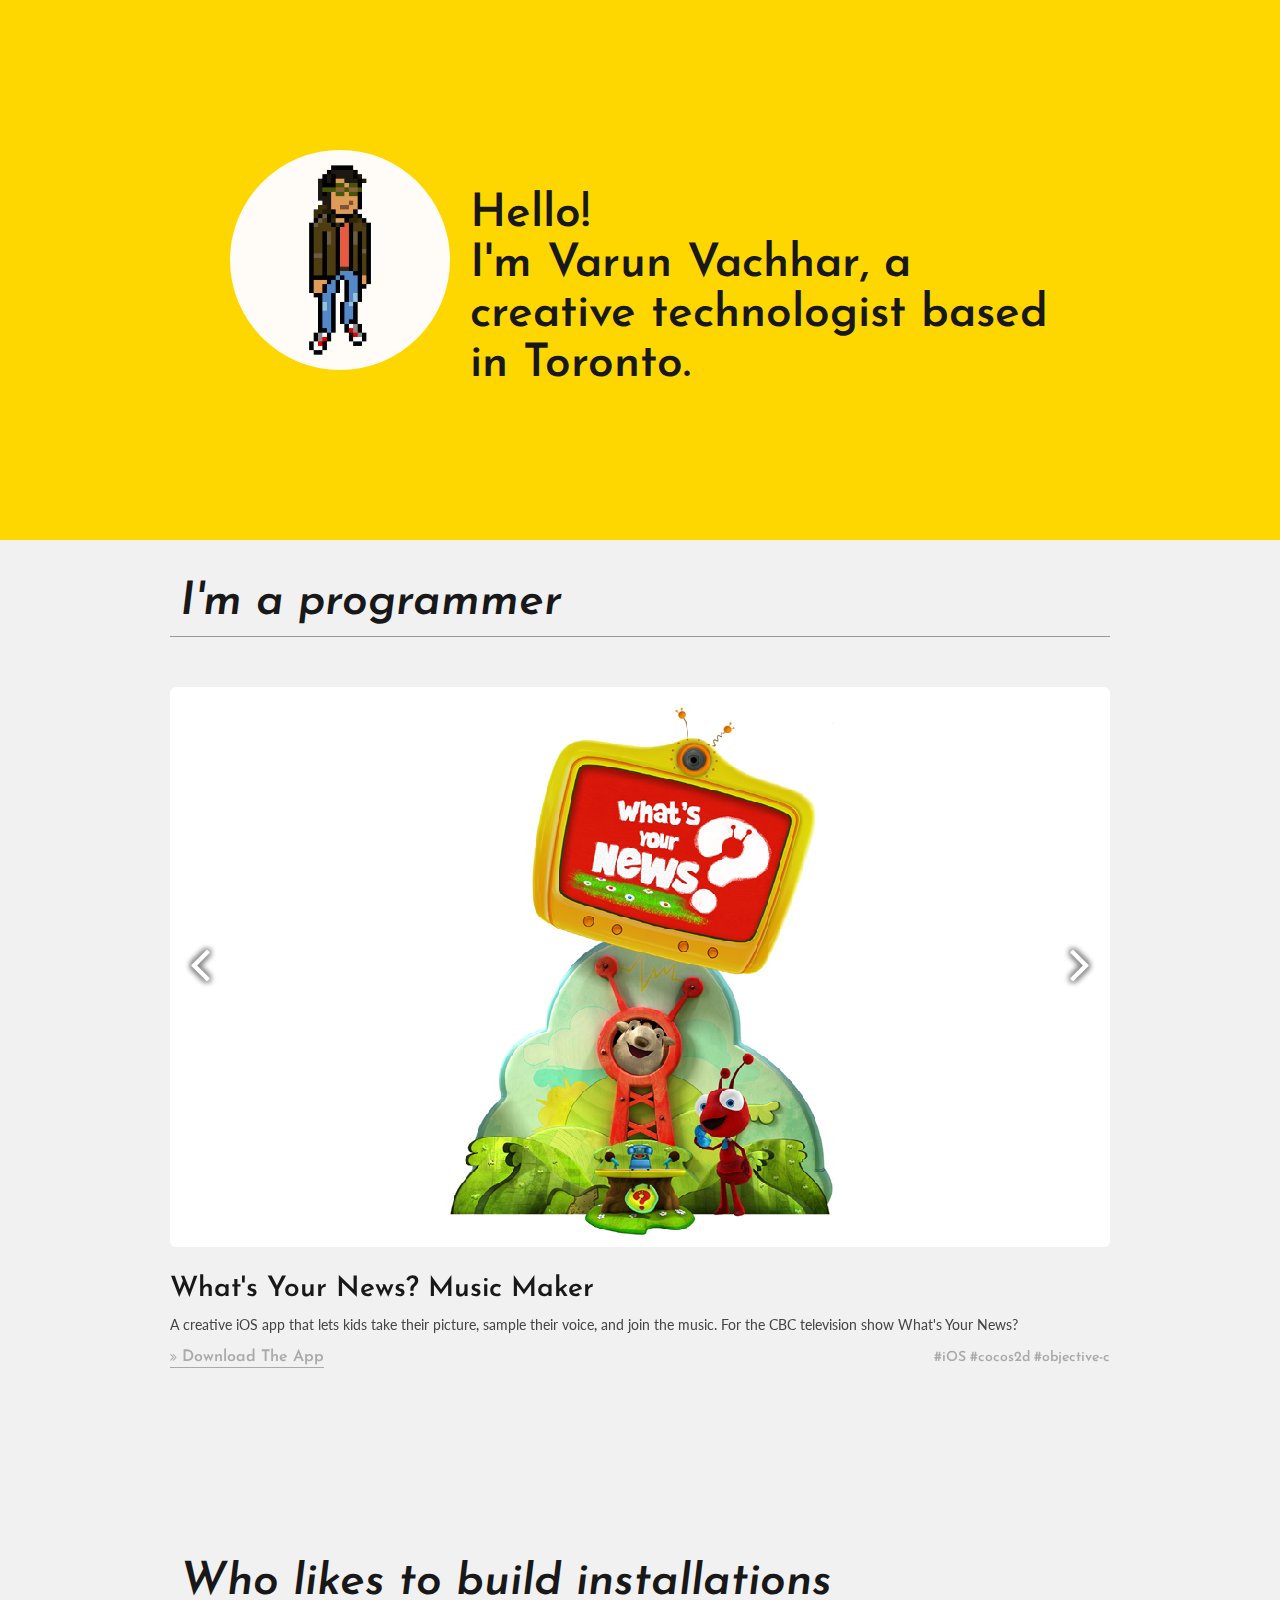
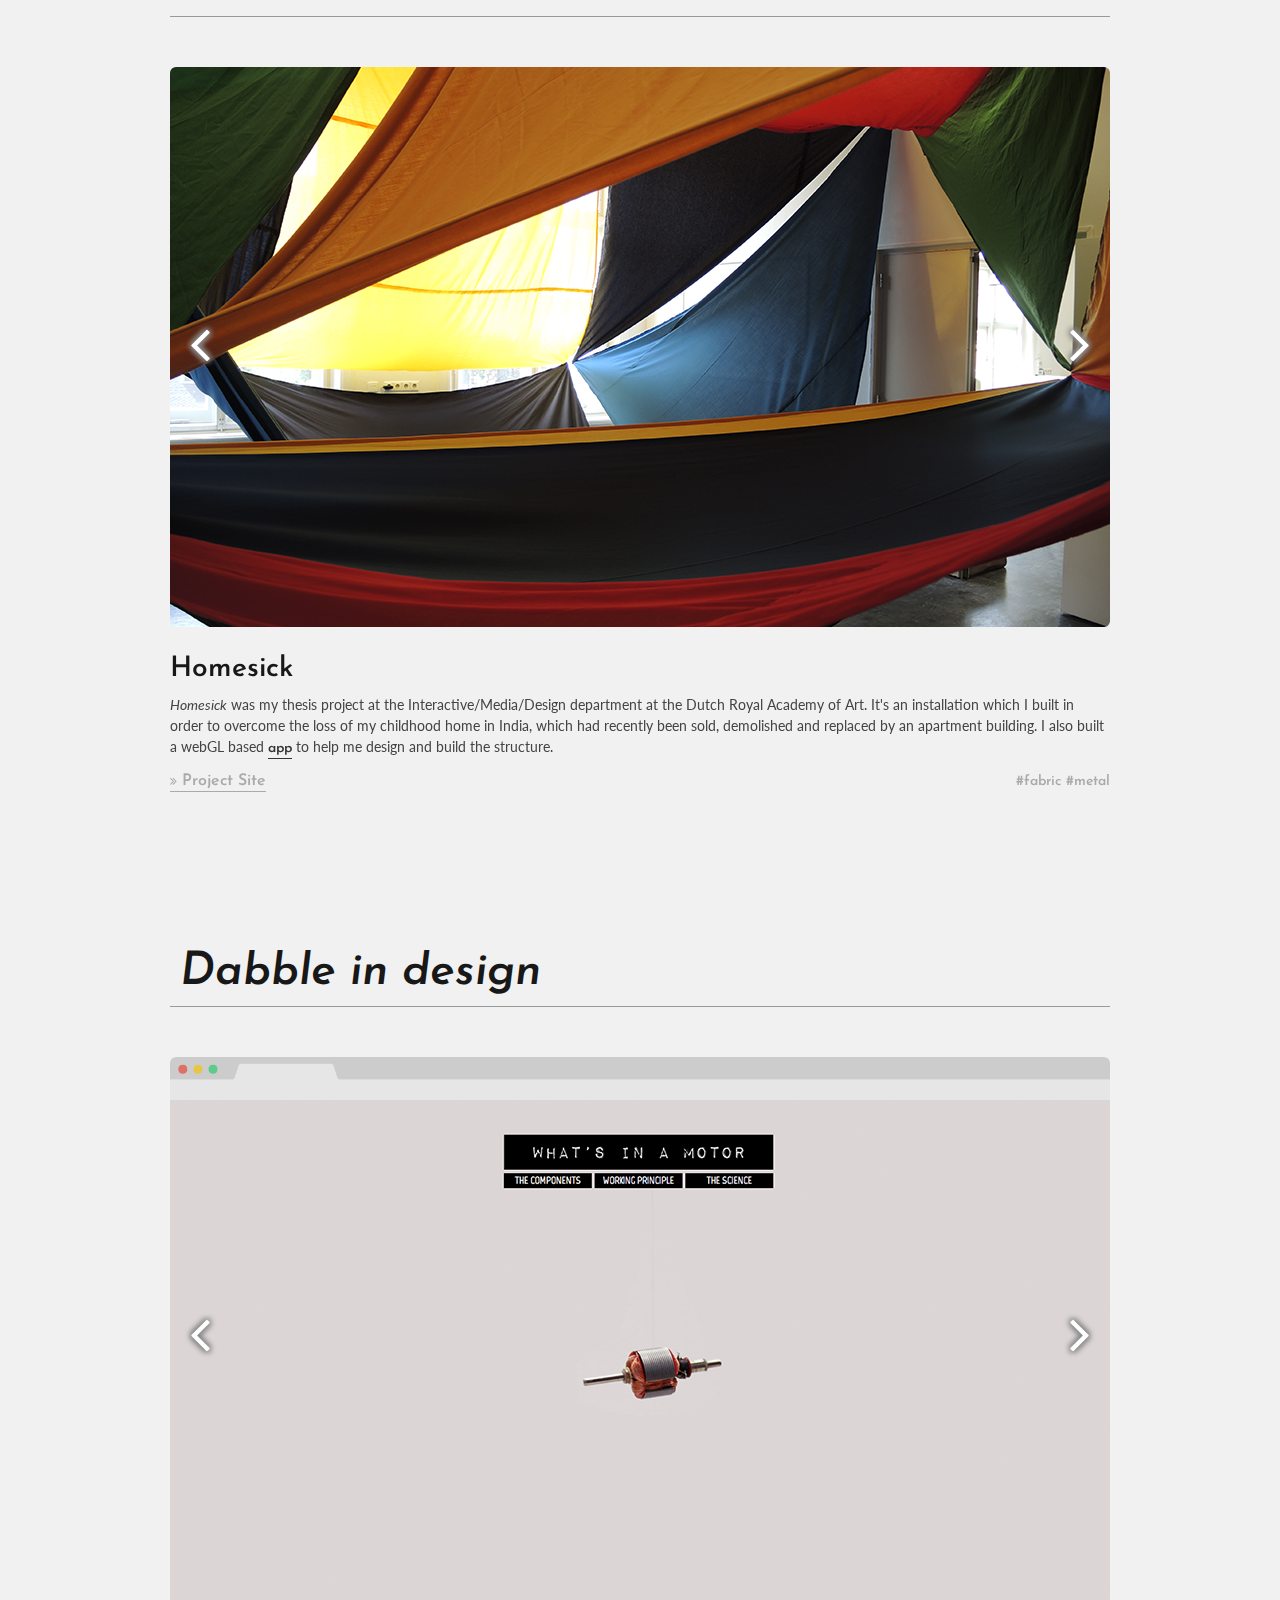
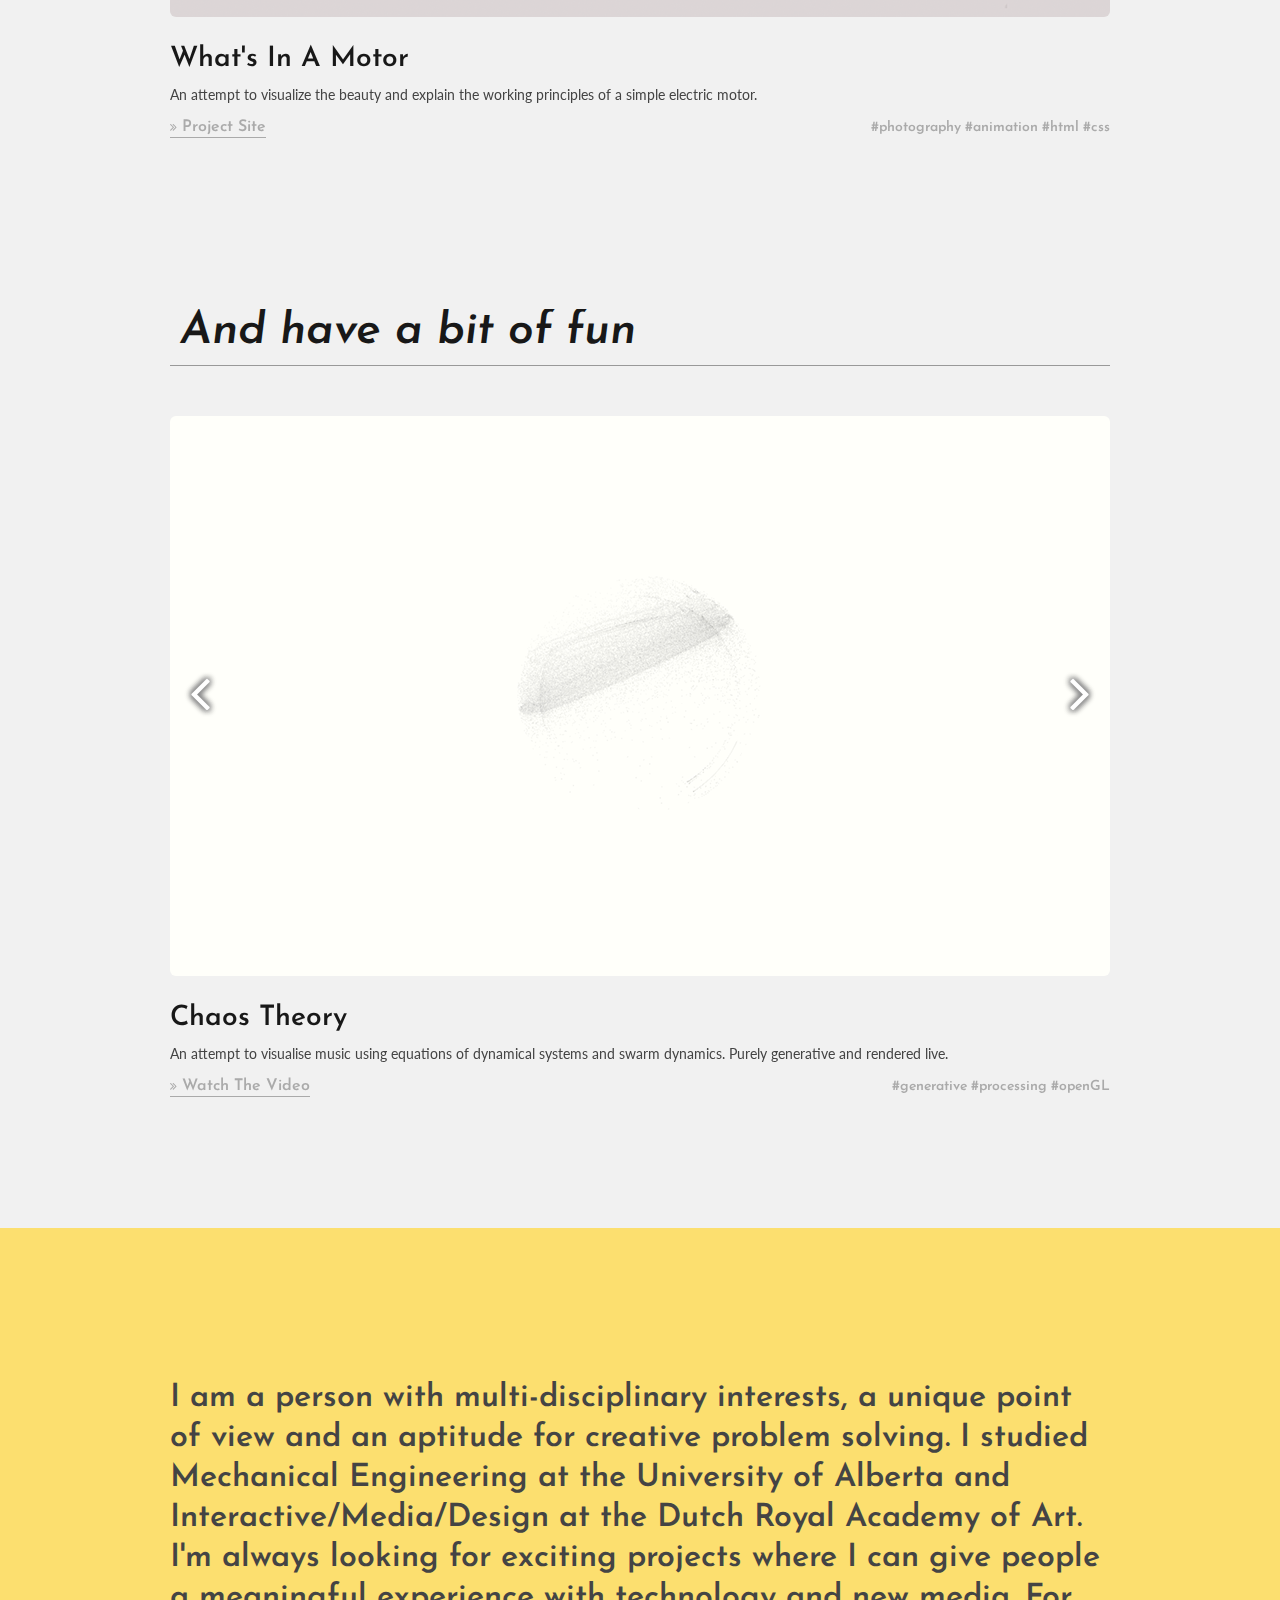
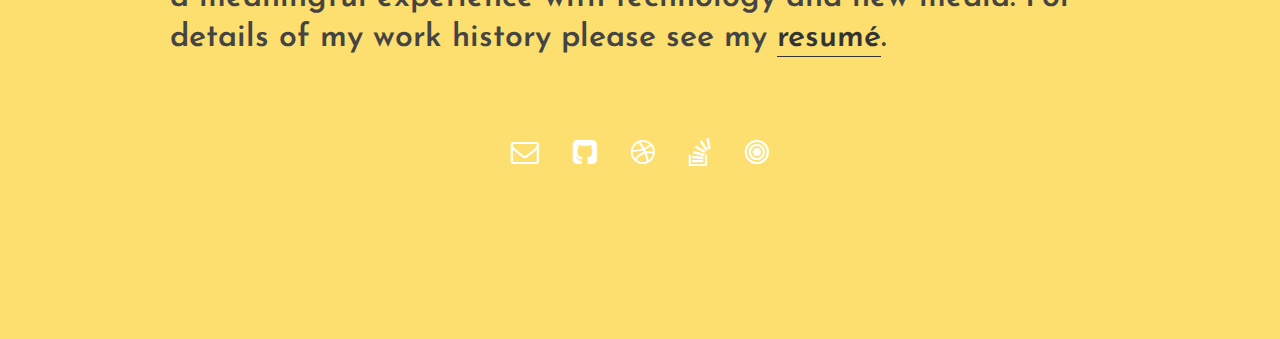
==== index.html @ 724060d2 "added some rich snippets and other fixes to make google happier" ====
<!doctype html>
<html lang="en">
<head>
	<!-- Basic Page Needs
  ================================================== -->
	<meta charset="utf-8">
	<title>Varun Vachhar</title>
	<meta name="description" content="Hello! I'm Varun Vachhar, a creative technologist.">
	<meta name="author" content="Varun Vachhar">
	<meta name="keywords" content="varun, Varun, vachhar, Vachhar, creative, technologist, javascript, frontend, front-end, processing, arduino, toronto, canada, design, developer">

	<!-- Mobile Specific Metas
  ================================================== -->
	<meta name="viewport" content="width=device-width, initial-scale=1, maximum-scale=1">

	<!-- CSS
  ================================================== -->
	<link rel="stylesheet" href="css/styles.css">

	<!--[if lt IE 9]>
		<script src="http://html5shim.googlecode.com/svn/trunk/html5.js"></script>
	<![endif]-->

	<!-- Favicons and app icons
	================================================== -->
	<link rel="shortcut icon" href="img/favicon.ico">
	<link rel="apple-touch-icon" href="img/apple-touch-icon.png">
	<link rel="apple-touch-icon" sizes="72x72" href="img/apple-touch-icon-72x72.png">
	<link rel="apple-touch-icon" sizes="114x114" href="img/apple-touch-icon-114x114.png">
</head>
<body>

	<!-- INTRO SECTION -->
	<section id="yellow">
		<div class="container remove-bottom">
			<div class="four columns offset-by-one remove-bottom">
				<div itemprop="photo" id="pixelMe"></div>
			</div>
			<div itemscope itemtype="http://data-vocabulary.org/Person" class="ten columns remove-bottom">
				<h1 id="introTitle">Hello!<br /> I'm <span itemprop="name">Varun Vachhar</span>, a <span itemprop="role">creative technologist</span> based in <span itemprop="address" itemscope
    itemtype="http://data-vocabulary.org/Address"><span itemprop="locality">Toronto</span></span>.</h1>
			</div>
		</div>
	</section>
	<!-- END INTRO SECTION -->

	<!-- PROGRAMMER -->
	<div class="container">
		<div class="sixteen columns small-bottom">
			<div class="sectionTitle">
				<h1>I'm a programmer</h1>
			</div>
			<hr />
		</div>
	</div>

	<div class="container">
		<div class="sixteen columns add-bottom hero" id="prgm"> 
			<div class="swipe-wrap small-bottom">
				<div class="slide">
					<img src="prgm/whatsYourNews.png">
					<h3>What's Your News? Music Maker</h3>
					<p>A creative iOS app that lets kids take their picture, sample their voice, and join the music. For the CBC television show What's Your News?</p>
					<p><span class="hashtags">#iOS #cocos2d #objective-c</span> <a class="prjctLnk" target="_blank" href="https://itunes.apple.com/ca/app/whats-your-news/id544031573"><i class="icon-double-angle-right"></i> Download The App</a></p>
				</div>
				<div class="slide">
					<img src="prgm/nb.png">
					<h3>New Balance (CA) Touch Table</h3>
					<p>An interactive touch-table showcasing New Balance's new line of shoes. Unique app content is launched based on user placed AR tags.</p>
					<p><span class="hashtags">#c++ #cornerstone-SDK</span> <a class="prjctLnk" target="_blank" href="https://github.com/winkerVSbecks/NewBalanceHamilton"><i class="icon-double-angle-right"></i> Github Repo</a></p>
				</div>
				<div class="slide">
					<img src="prgm/flyerDrop.png">
					<h3>Flyer Drop</h3>
					<p>A tool for Yum! Restaurant franchisees to streamline the process of targeted marketing. The app allows them to create promotions, deliver flyers to specific postal delivery routes and later evaluate the effectiveness by overlaying the sales data.</p>
					<p><span class="hashtags">#node.js #angular.js #google-maps #mongoDB</span> <a class="prjctLnk" target="_blank" href="https://github.com/winkerVSbecks/flyer-drop"><i class="icon-double-angle-right"></i> Github Repo</a></p>
				</div>
				<div class="slide">
					<img src="prgm/moti.png">
					<h3>Moti</h3>
					<p>Moti is a smart servo motor that you can control from your phone, tablet, or any computer. As a part of the moti team, I was responsible for designing and developing the browser-based app which allows users to control and program the motors. I also designed the brand identity and logo.</p>
					<p><span class="hashtags">#js #angular.js #html #css</span> <a class="prjctLnk" target="_blank" href="http://www.everydayrobotics.com/"><i class="icon-double-angle-right"></i> Everyday Robotics</a></p>
				</div>
				<div class="slide">
					<img src="prgm/yumPromo.png">
					<h3>Yum! Promo Centre</h3>
					<p>This web app commissioned by Queue Media is a point-of-sale system that allows franchisees to easily customize and order promotional print material.</p>
					<p><span class="hashtags">#python #google-app-engine</span></p>
				</div>
				<div class="slide">
					<img src="instl/motionPoetry.png">
					<h3>Motion Poetry</h3>
					<p>I was commissioned by the Wildlife Collective for their project <em>Motion Poetry</em>. They required a system which could read a dancer's movements and convert them to letters on screen. When the dancer performs a certain set of gestures associated with a particular letter, the letter appears on screen.</p>
					<p><span class="hashtags">#kinect #processing #FAAST</span> <a class="prjctLnk" target="_blank" href="https://vimeo.com/groups/105530/videos/28377570"><i class="icon-double-angle-right"></i> Motion Poetry: The Documentary</a></p>
				</div>
				<div class="slide">
					<img src="instl/oracle.png">
					<h3>Oracle</h3>
					<p><em>Oracle</em> is an interactive sculpture by artist <em>Victor Zwiers</em> that reacts to the presence of its audience. The sculpture targets and follows the movements of the viewer, all the while projecting a video onto them, forcing the participant to be part of the artwork. I was responsible for the technical side of the project and built a system using processing, arduino and a kinect to achieve the desired effect.</p>
					<p><span class="hashtags">#kinect #processing #arduino</span> <a class="prjctLnk" target="_blank" href="http://www.victoralex.com/23533/258324/design/oracle-exhibition"><i class="icon-double-angle-right"></i> Victor Zwiers</a></p>
				</div>
				<div class="slide">
					<img src="prgm/uncloud.png">
					<h3>unCloud</h3>
					<p>As a part of my internship at INTK studios, I designed the project identity and assisted in the development of <em>unCloud</em>. It is an application that enables anyone with a laptop to create an open wireless network and distribute their own information. Once it is launched, a passerby using a mobile internet device can connect to this open wireless network. It does not depend on a remote data centre and instead it can be run entirely from a laptop.</p>
					<p><span class="hashtags">#python #js</span> <a class="prjctLnk" target="_blank" href="http://www.intk.com/projects/uncloud"><i class="icon-double-angle-right"></i> INTK</a></p>
				</div>
			</div>
			<div id="controls">
				<div class="arrows">
					<i id="prgm-left" class="arrow left icon-angle-left icon-4x"></i>
					<i id="prgm-right" class="arrow right icon-angle-right icon-4x"></i>
				</div> 
			</div>
		</div>
	</div><!-- END CONTAINER -->
	<!-- END PROGRAMMER -->

	<!-- INSTALATION -->
	<div class="container">
		<div class="sixteen columns small-bottom">
			<div class="sectionTitle">
				<h1>Who likes to build installations</h1>
			</div>
			<hr />
		</div>
	</div>

	<div class="container">
		<div class="sixteen columns add-bottom hero" id="instl"> 
			<div class="swipe-wrap small-bottom">
				<div class="slide">
					<img src="instl/homesick.png">
					<h3>Homesick</h3>
					<p><em>Homesick</em> was my thesis project at the Interactive/Media/Design department at the Dutch Royal Academy of Art. It's an installation which I built in order to overcome the loss of my childhood home in India, which had recently been sold, demolished and replaced by an apartment building. I also built a webGL based <a target="_blank" href="http://www.callmethey.com/app">app</a> to help me design and build the structure.</p>
					<p><span class="hashtags">#fabric #metal</span> <a class="prjctLnk" target="_blank" href="http://callmethey.com/"><i class="icon-double-angle-right"></i> Project Site</a></p>
				</div>
				<div class="slide">
					<img src="instl/tetheredMotion.png">
					<h3>Tethered Motion</h3>
					<p><em>Tethered Motion</em> is a giant wind-up toy that comes to life when participants turn a large metal crank. Once animated, the flat wooden surface mimics a bird in flight. The sculpture stemmed from the my desire to recreate a childlike fervour for toys and token objects.</p>
					<p>It was presented at the 2012 Scotiabank Nuit Blanche, Toronto.
					<p><span class="hashtags">#wood #metal</span> <a class="prjctLnk" target="_blank" href="http://www.scotiabanknuitblanche.ca/project.html?project_id=1072"><i class="icon-double-angle-right"></i> Scotiabank Nuit Blanche 2012</a></p>
				</div>
				<div class="slide">
					<img src="instl/attracted.png">
					<h3>Attracted</h3>
					<p>An installation commissioned by PICNIC for their event, <em>An Amsterdam PICNIC @ WCIT 2010</em>. It was built in collaboration with Dutch artist <em>Mark Ridder</em> and focuses on the interaction of the user with a graphic grid.</p>
					<p><span class="hashtags">#processing #projection</span> <a class="prjctLnk" target="_blank" href="http://winkervsbecks.com/attracted.html"><i class="icon-double-angle-right"></i> Project Page</a></p>
				</div>
			</div>
			<div id="controls">
				<div class="arrows">
					<i id="instl-left" class="arrow left icon-angle-left icon-4x"></i>
					<i id="instl-right" class="arrow right icon-angle-right icon-4x"></i>
				</div> 
			</div>
		</div>
	</div><!-- END CONTAINER -->
	<!-- END INSTALATION -->

	<!-- DESIGN -->
	<div class="container">
		<div class="sixteen columns small-bottom">
			<div class="sectionTitle">
				<h1>Dabble in design</h1>
			</div>
			<hr />
		</div>
	</div>

	<div class="container">
		<div class="sixteen columns add-bottom hero" id="design"> 
			<div class="swipe-wrap small-bottom">
				<div class="slide">
					<img src="design/whatsInAMotor.png">
					<h3>What's In A Motor</h3>
					<p>An attempt to visualize the beauty and explain the working principles of a simple electric motor.</p>
					<p><span class="hashtags">#photography #animation #html #css</span> <a class="prjctLnk" target="_blank" href="http://www.winkervsbecks.com/whatsInAMotor/"><i class="icon-double-angle-right"></i> Project Site</a></p>
				</div>
				<div class="slide">
					<img src="design/consolefont.png">
					<h3>Console Font</h3>
					<p>A font created using only the silhouettes of gaming consoles. </p>
					<p><span class="hashtags">#font #illustration</span> <a class="prjctLnk" target="_blank" href="http://www.dafont.com/consolefont.font"><i class="icon-double-angle-right"></i> Download The Font</a></p>
				</div>
				<div class="slide">
					<img src="design/fmbelfast.png">
					<h3>FM Belfast - "Underwear"</h3>
					<p>Cover art for FM Belfast's LP, titled <em>Underwear</em>. </p>
					<p><span class="hashtags">#illustration #cover-art</span> <a class="prjctLnk" target="_blank" href="http://www.anost.net/en/Music/Vinyl/7-inch/FM-Belfast-Underwear.html"><i class="icon-double-angle-right"></i> Buy The LP</a></p>
				</div>
				<div class="slide">
					<img src="design/fkx.png">
					<h3>f#kx</h3>
					<p>A minimal two column wordpress theme which focuses on content and not distractions. Features include keyboard navigation between pages and posts, live search and easy embed option for processing.js applets.</p>
					<p><span class="hashtags">#wordpress #tumblr</span> <a class="prjctLnk" target="_blank" href="http://www.winkervsbecks.com/wordpress/"><i class="icon-double-angle-right"></i> Demo</a></p>
				</div>
			</div>
			<div id="controls">
				<div class="arrows">
					<i id="design-left" class="arrow left icon-angle-left icon-4x"></i>
					<i id="design-right" class="arrow right icon-angle-right icon-4x"></i>
				</div> 
			</div>
		</div>
	</div><!-- END CONTAINER -->
	<!-- END DESIGN -->


	<!-- FUN -->
	<div class="container">
		<div class="sixteen columns small-bottom">
			<div class="sectionTitle">
				<h1>And have a bit of fun</h1>
			</div>
			<hr />
		</div>
	</div>

	<div class="container">
		<div class="sixteen columns add-bottom hero" id="fun"> 
			<div class="swipe-wrap small-bottom">
				<div class="slide">
					<img src="fun/chaosTheory.png">
					<h3>Chaos Theory</h3>
					<p>An attempt to visualise music using equations of dynamical systems and swarm dynamics. Purely generative and rendered live.</p>
					<p><span class="hashtags">#generative #processing #openGL</span> <a class="prjctLnk" target="_blank" href="https://vimeo.com/23056893"><i class="icon-double-angle-right"></i> Watch The Video</a></p>
				</div>
				<div class="slide">
					<img src="fun/nowin3d.png">
					<h3>Now In 3D</h3>
					<p>An attempt to embrace and pay tribute to the original 3D technology: life.</p>
					<p><span class="hashtags">#illustration #html #css</span> <a class="prjctLnk" target="_blank" href="http://nowin3d.org/"><i class="icon-double-angle-right"></i> Nowin3d.org</a></p>
				</div>
				<div class="slide">
					<img src="prgm/receipts.png">
					<h3>The Receipt Site</h3>
					<p>In my work table drawer is a little bundle of receipts and ID cards that I hold onto because they trigger important memories; however, due to the fragile nature of the material they keep fading away. I decided to recreate all of them digitally in an attempt to preserve the memories.</p>
					<p><span class="hashtags">#html #css #js</span> <a class="prjctLnk" target="_blank" href="http://winkervsbecks.com/receipts/"><i class="icon-double-angle-right"></i> Project Site</a></p>
				</div>
				<div class="slide">
					<img src="fun/dialACar.png">
					<h3>Dial-A-Car</h3>
					<p>A hacked toy car which can be wirelessly controlled by a rotary dialler.</p>
					<p><span class="hashtags">#arduino</span> <a class="prjctLnk" target="_blank" href="http://winkervsbecks.com/Dial-A-Car.html"><i class="icon-double-angle-right"></i> Project Page</a></p>
				</div>
				<div class="slide">
					<img src="fun/mrKranendonk.png">
					<h3>Mr. Kranendonk</h3>
					<p>A series of HTML toys created for artist <em>Vincent Kranendonk</em>. They are designed to reflect his personality and work process.</p>
					<p><span class="hashtags">#html #css #js</span> <a class="prjctLnk" target="_blank" href="http://winkervsbecks.com/termPortfolio/kranendonk/"><i class="icon-double-angle-right"></i> Demo</a></p>
				</div>
				<div class="slide">
					<img src="fun/tetrahedrons.png">
					<h3>Tetrahedrons</h3>
					<p>An interactive logo/shape generator based on the work of <a target="_blank" href="http://www.audreelapierre.com/nutritionalfactspackaging.htm">Audrée Lapierre.</a></p>
					<p><span class="hashtags">#processing</span> <a class="prjctLnk" target="_blank" href="http://winkervsbecks.com/molecule.html"><i class="icon-double-angle-right"></i> Project Page</a></p>
				</div>
			</div>
			<div id="controls">
				<div class="arrows">
					<i id="fun-left" class="arrow left icon-angle-left icon-4x"></i>
					<i id="fun-right" class="arrow right icon-angle-right icon-4x"></i>
				</div> 
			</div>
		</div>
	</div><!-- END CONTAINER -->
	<!-- END FUN -->

	<a href="https://plus.google.com/102847503624987405243?rel=author" style="display: none;">Varun Vachhar</a>

	<!-- MORE -->
	<section id="lightYellow">
		<div class="container">
			<div class="sixteen columns remove-bottom">
				<p class="lead">I am a person with multi-disciplinary interests, a unique point of view and an aptitude for creative problem solving. I studied Mechanical Engineering at the University of Alberta and Interactive/Media/Design at the Dutch Royal Academy of Art. I'm always looking for exciting projects where I can give people a meaningful experience with technology and new media. For details of my work history please see my <a target="_blank" href="resume_varun_vachhar.pdf">resum&eacute;</a>.</p>
				<p class="social">
					<a itemprop="contact" href="mailto:varun@winkervsbecks.com">
						<i class="icon-envelope-alt icon-2x"></i>
					</a>
					<a itemprop="url" target="_blank" href="https://github.com/winkerVSbecks">
						<i class="icon-github-sign icon-2x"></i>
					</a>
					<a itemprop="url" target="_blank" href="http://dribbble.com/winkerVSbecks">
						<i class="icon-dribbble icon-2x"></i>
					</a>
					<a itemprop="url" target="_blank" href="http://stackoverflow.com/users/1365008/winkervsbecks">
						<i class="icon-stackexchange icon-2x"></i>
					</a>
					<a target="_blank" href="http://winkervsbecks.com">
						<i class="icon-bullseye icon-2x"></i>
					</a>
				</p>
			</div>
		</div>
	</section>
	<!-- END MORE -->


<!-- Le Javascript
================================================== -->
<script src="js/jquery-1.10.2.min.js"></script>
<script src="js/modernizr.min.js"></script>
<script src="js/swipe.js"></script>
<script src="js/fastclick.js"></script>
<script type="text/javascript">
  $(window).load(function() {

  	// Init fastclicking for mobile
    $(function() {
      FastClick.attach(document.body);
    });

  	// Programming Section Slider
  	$('#prgm img').on('dragstart', function(event) { 
  		event.preventDefault(); 
  	});
  	var elem = document.getElementById('prgm');
		prgmSwipe = Swipe(elem, {
		  startSlide: 0,
		  speed: 600,
		  continuous: true,
		  disableScroll: false,
		  stopPropagation: true
		});
		$("#prgm-left").click(function() {
  		prgmSwipe.prev();
		});
		$("#prgm-right").click(function() {
  		prgmSwipe.next();
		});

		// Installation Section Slider
  	$('#instl img').on('dragstart', function(event) { 
  		event.preventDefault(); 
  	});
  	var elem = document.getElementById('instl');
		instlSwipe = Swipe(elem, {
		  startSlide: 0,
		  speed: 600,
		  continuous: true,
		  disableScroll: false,
		  stopPropagation: true
		});
		$("#instl-left").click(function() {
  		instlSwipe.prev();
		});
		$("#instl-right").click(function() {
  		instlSwipe.next();
		});

		// Design Section Slider
  	$('#design img').on('dragstart', function(event) { 
  		event.preventDefault(); 
  	});
  	var elem = document.getElementById('design');
		designSwipe = Swipe(elem, {
		  startSlide: 0,
		  speed: 600,
		  continuous: true,
		  disableScroll: false,
		  stopPropagation: true
		});
		$("#design-left").click(function() {
  		designSwipe.prev();
		});
		$("#design-right").click(function() {
  		designSwipe.next();
		});

		// Fun Section Slider
  	$('#fun img').on('dragstart', function(event) { 
  		event.preventDefault(); 
  	});
  	var elem = document.getElementById('fun');
		funSwipe = Swipe(elem, {
		  startSlide: 0,
		  speed: 600,
		  continuous: true,
		  disableScroll: false,
		  stopPropagation: true
		});
		$("#fun-left").click(function() {
  		funSwipe.prev();
		});
		$("#fun-right").click(function() {
  		funSwipe.next();
		});

  	// Slide to anchor links
	  $('a').click(function() {
	    var elementClicked = $(this).attr("href");
	    if (elementClicked.substring(0, 1) === "#") {
		    var destination = $(elementClicked).offset().top;
		    $("html:not(:animated),body:not(:animated)").animate(
		    	{ 
		    		scrollTop: destination-15
		    	}, 500 );
		    return false;
		  }
		});
	});
</script>
<!-- Google Analytics -->
<script type="text/javascript">
  var _gaq = _gaq || [];
  _gaq.push(['_setAccount', 'UA-22315045-4']);
  _gaq.push(['_setDomainName', 'lambdafunction.ca']);
  _gaq.push(['_trackPageview']);

  (function() {
    var ga = document.createElement('script'); ga.type = 'text/javascript'; ga.async = true;
    ga.src = ('https:' == document.location.protocol ? 'https://ssl' : 'http://www') + '.google-analytics.com/ga.js';
    var s = document.getElementsByTagName('script')[0]; s.parentNode.insertBefore(ga, s);
  })();
</script>
</body>
</html>
---- css/styles.css ----
@import url(http://fonts.googleapis.com/css?family=Lato:100,300,400,700,900,100italic,300italic,400italic,700italic,900italic|Josefin+Sans:100,300,400,600,700,100italic,300italic,400italic,600italic,700italic|Josefin+Slab:100,300,400,600,700,100italic,300italic,400italic,600italic,700italic|Vollkorn:400italic,700italic,400,700);
@import url('/css/font-awesome.min.css');
@import url('base.css'); 
@import url('skeleton.css');
@import url('layout.css');
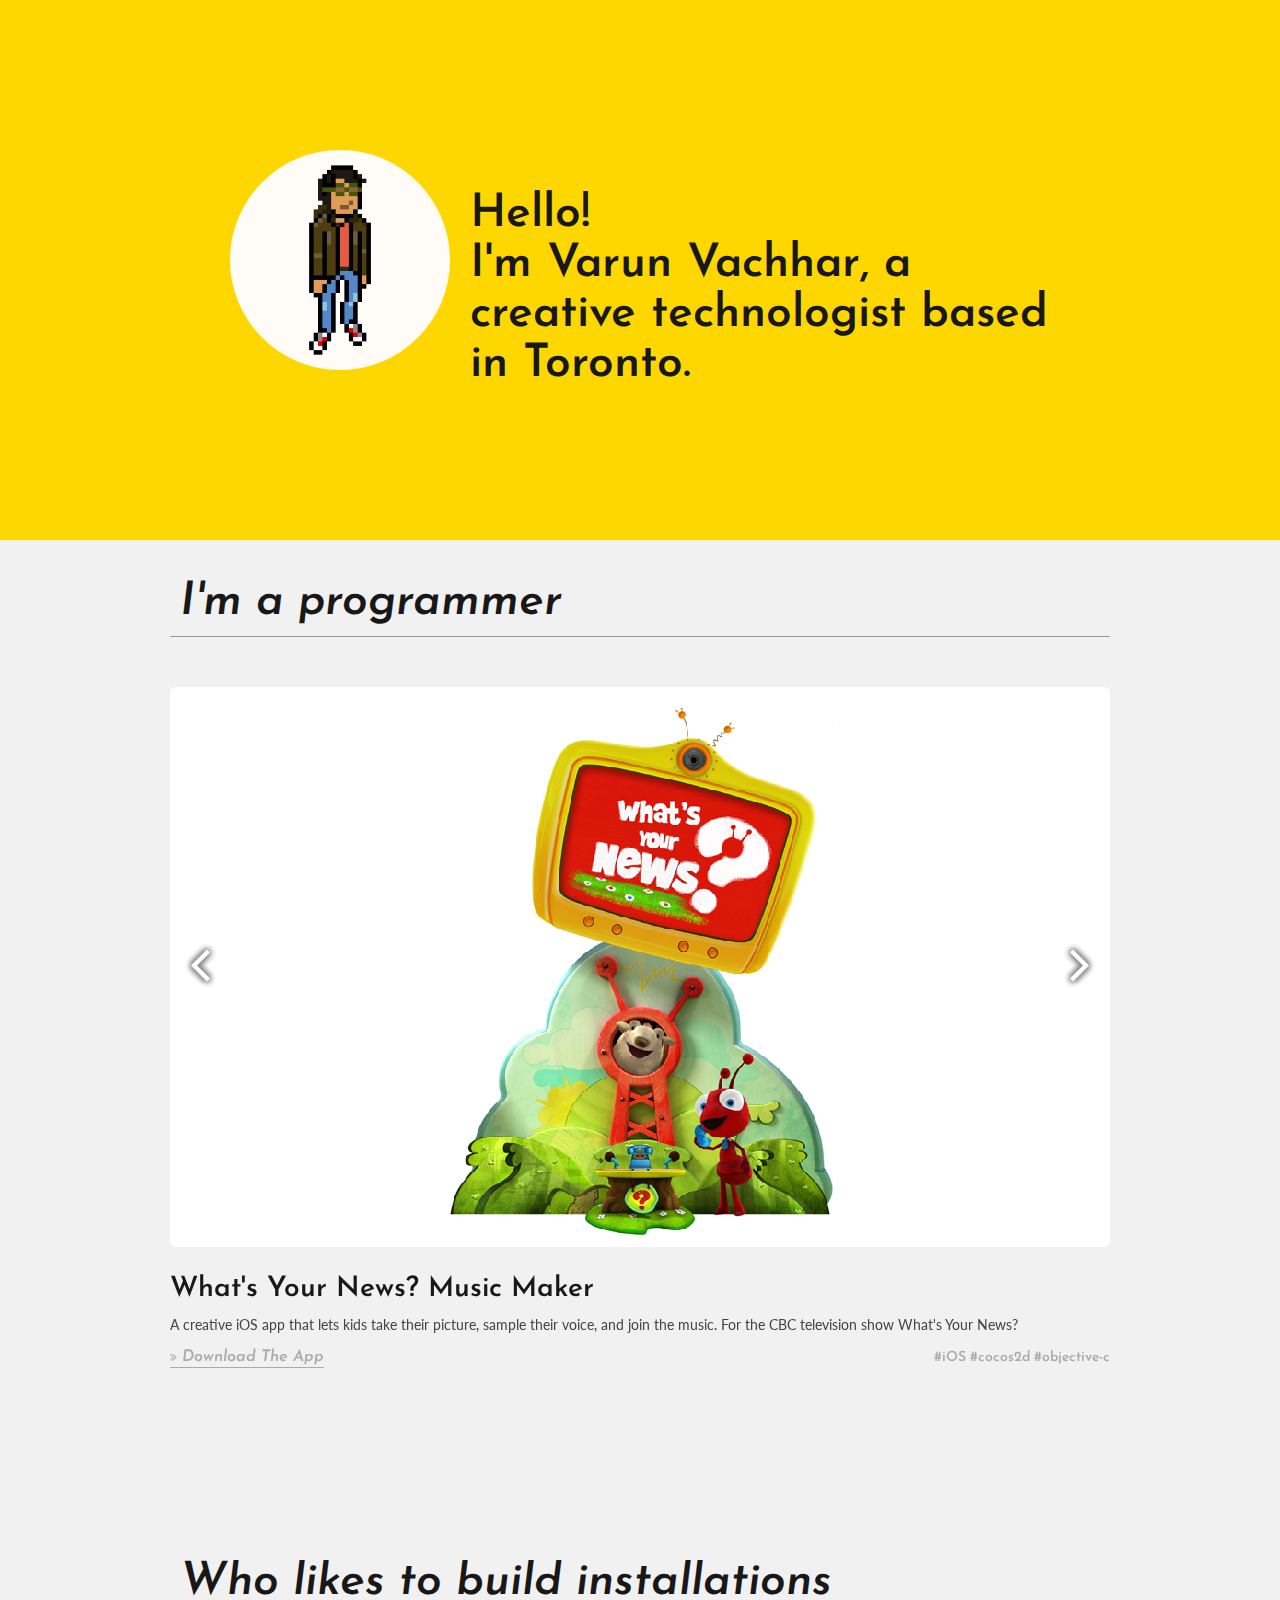
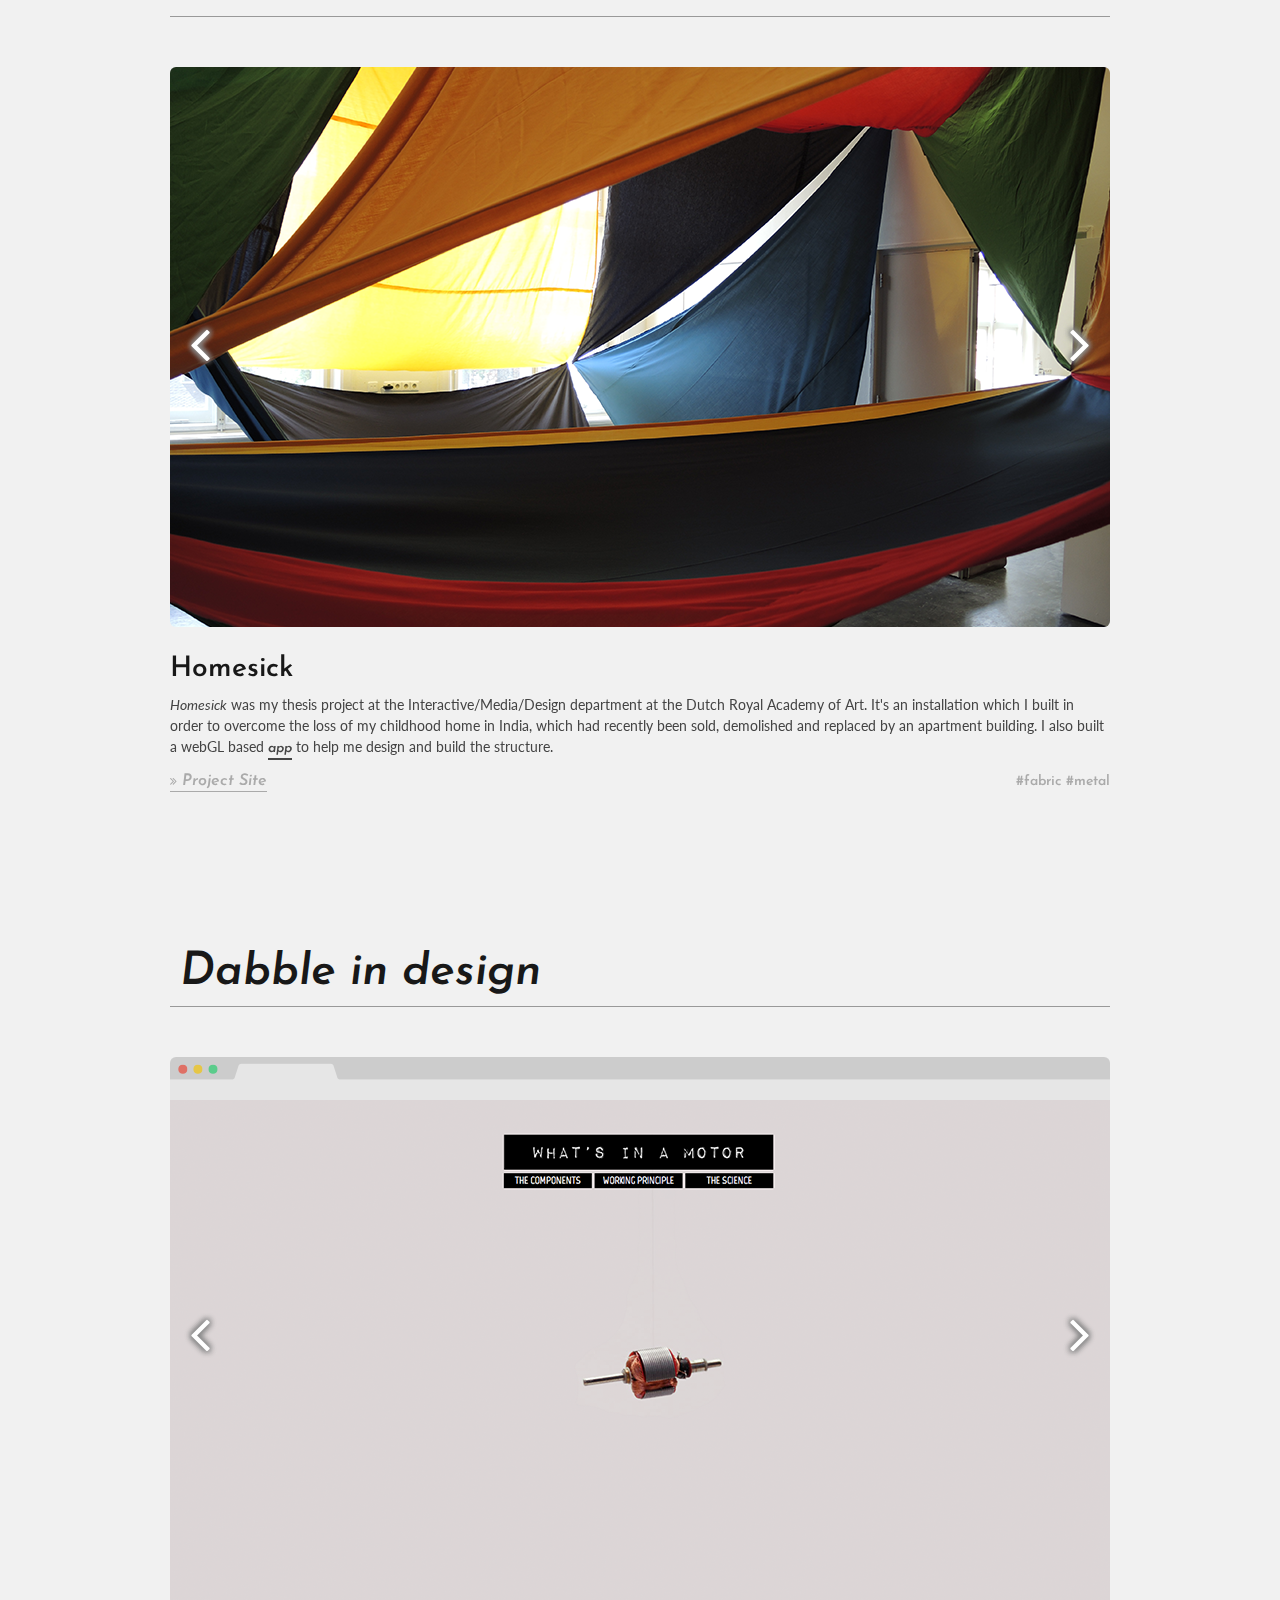
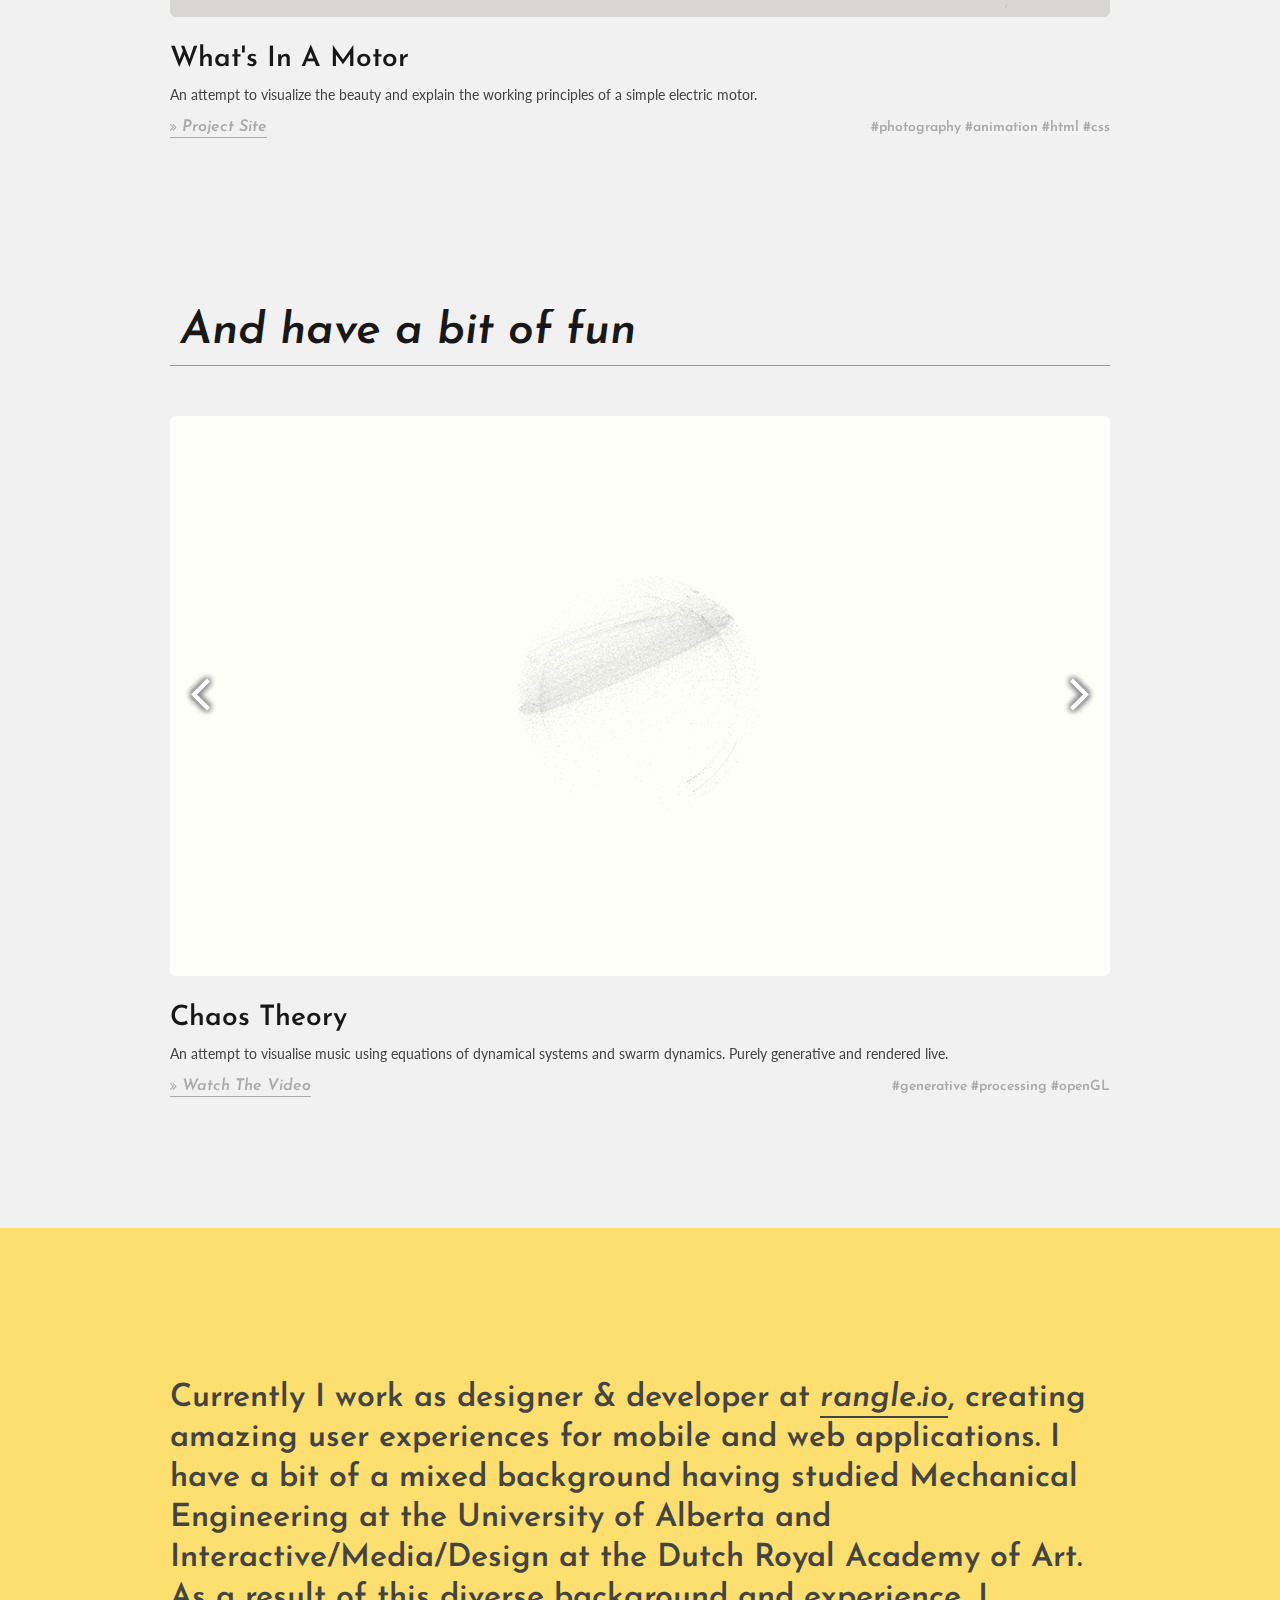
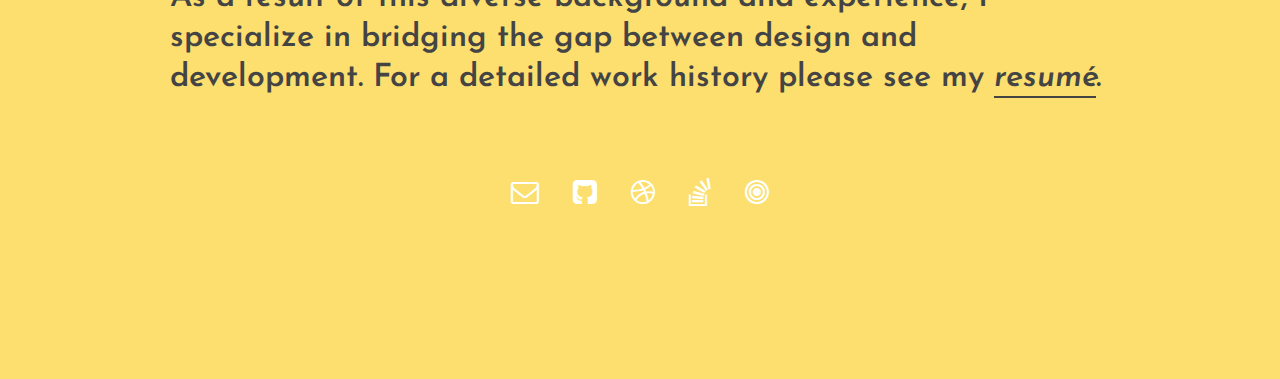
==== commit 19c58939: "updating about to add info about rangle.io" ====
--- a/index.html
+++ b/index.html
@@ -274,7 +274,7 @@
 	<section id="lightYellow">
 		<div class="container">
 			<div class="sixteen columns remove-bottom">
-				<p class="lead">I am a person with multi-disciplinary interests, a unique point of view and an aptitude for creative problem solving. I studied Mechanical Engineering at the University of Alberta and Interactive/Media/Design at the Dutch Royal Academy of Art. I'm always looking for exciting projects where I can give people a meaningful experience with technology and new media. For details of my work history please see my <a target="_blank" href="resume_varun_vachhar.pdf">resum&eacute;</a>.</p>
+				<p class="lead">Currently I work as designer &amp; developer at <a href="http://rangle.io/">rangle.io</a>, creating amazing user experiences for mobile and web applications. I have a bit of a mixed background having studied Mechanical Engineering at the University of Alberta and Interactive/Media/Design at the Dutch Royal Academy of Art. As a result of this diverse background and experience, I specialize in bridging the gap between design and development. For a detailed work history please see my <a target="_blank" href="resume_varun_vachhar.pdf">resum&eacute;</a>.</p>
 				<p class="social">
 					<a itemprop="contact" href="mailto:varun@winkervsbecks.com">
 						<i class="icon-envelope-alt icon-2x"></i>
--- a/css/styles.css
+++ b/css/styles.css
@@ -1,4 +1,4 @@
-@import url(http://fonts.googleapis.com/css?family=Lato:100,300,400,700,900,100italic,300italic,400italic,700italic,900italic|Josefin+Sans:100,300,400,600,700,100italic,300italic,400italic,600italic,700italic|Josefin+Slab:100,300,400,600,700,100italic,300italic,400italic,600italic,700italic|Vollkorn:400italic,700italic,400,700);
+@import url(http://fonts.googleapis.com/css?family=Lato:400,700,900,100italic,300italic,400italic,700italic,900italic|Josefin+Sans:400,600,700,400italic,600italic,700italic);
 @import url('/css/font-awesome.min.css');
 @import url('base.css'); 
 @import url('skeleton.css');
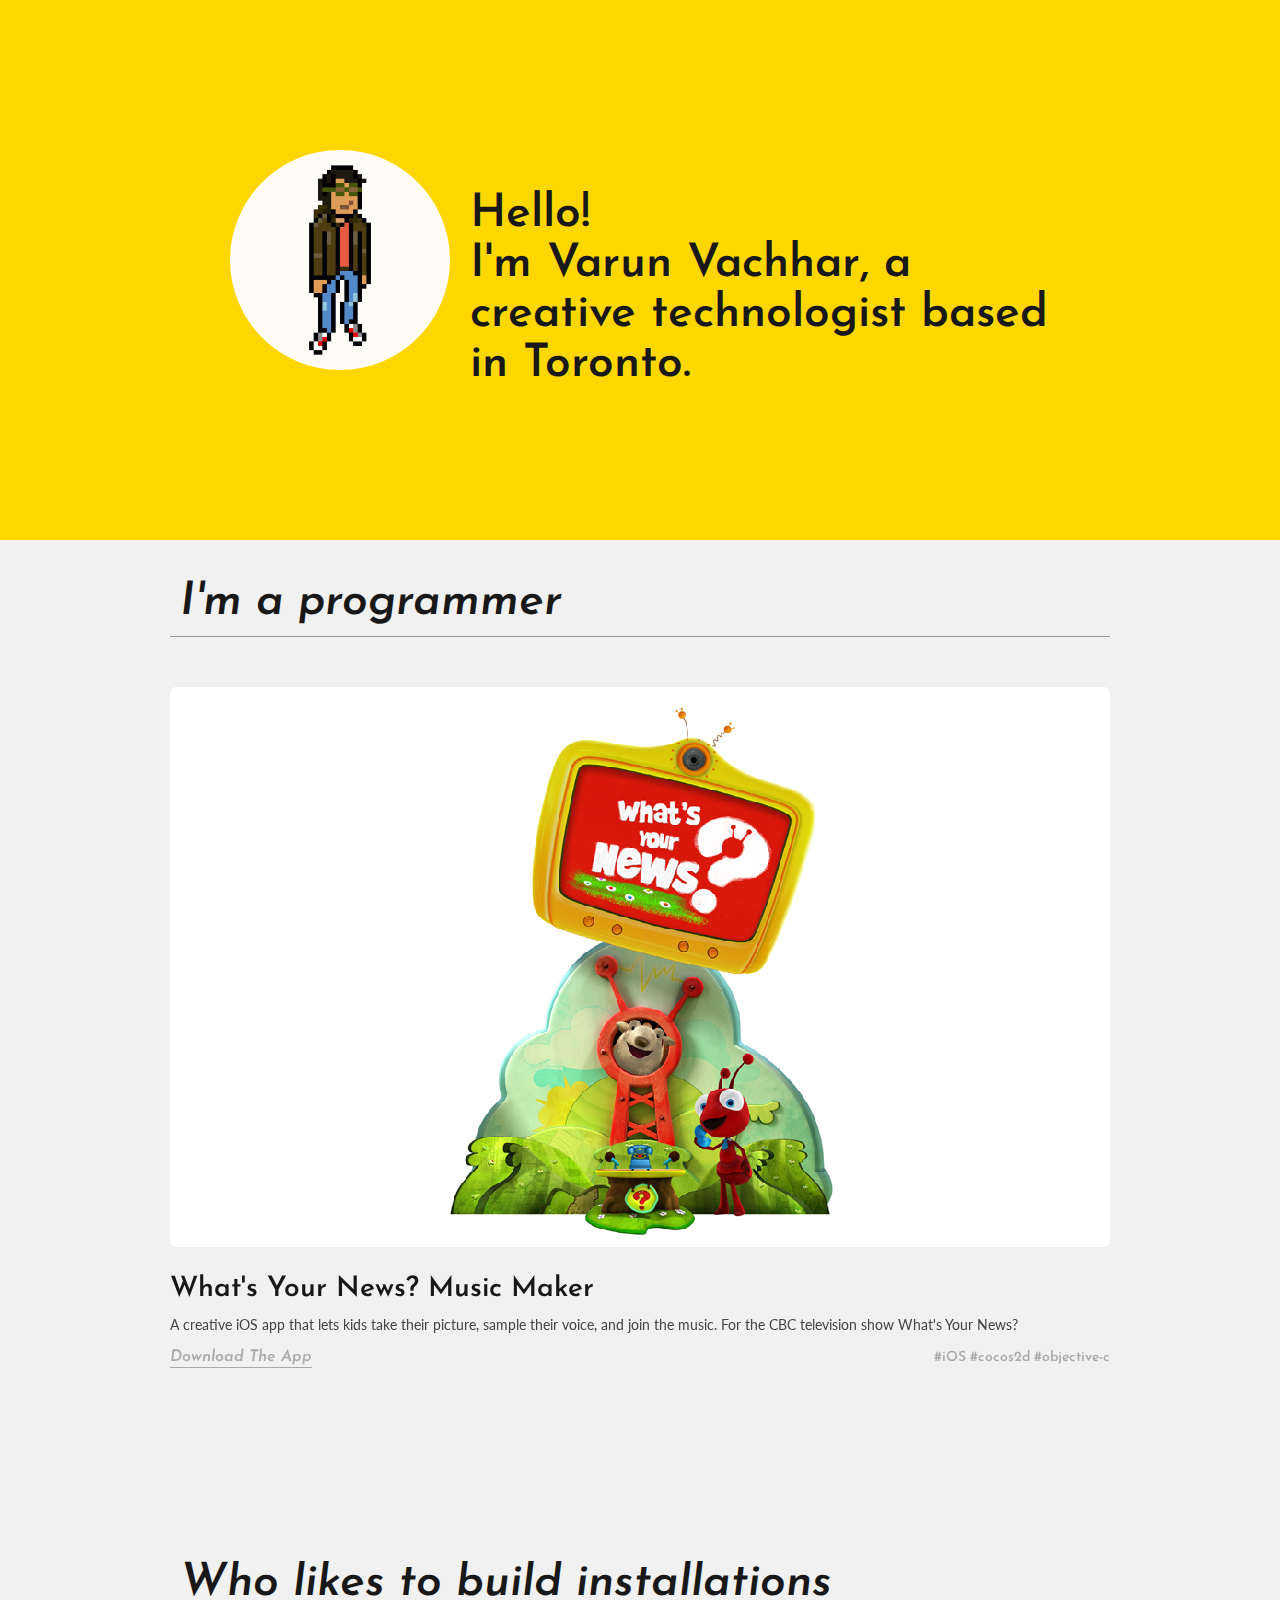
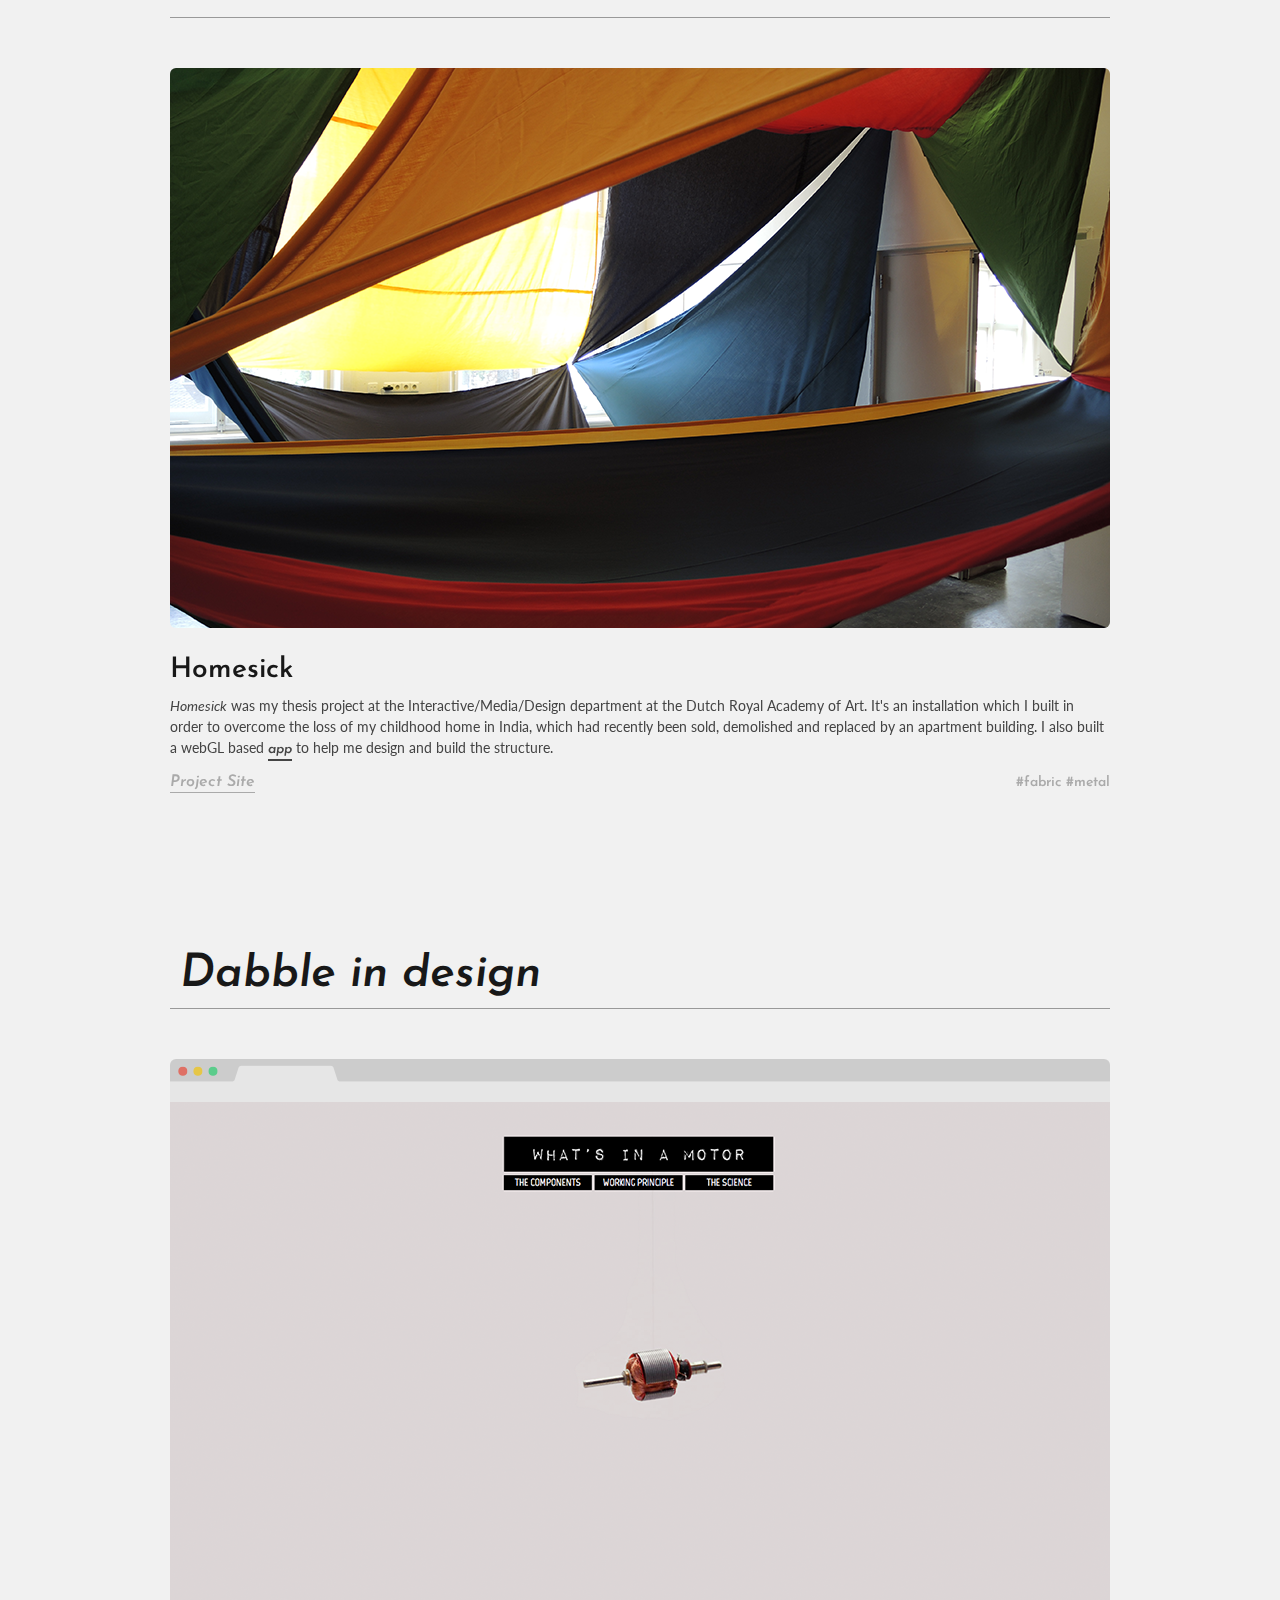
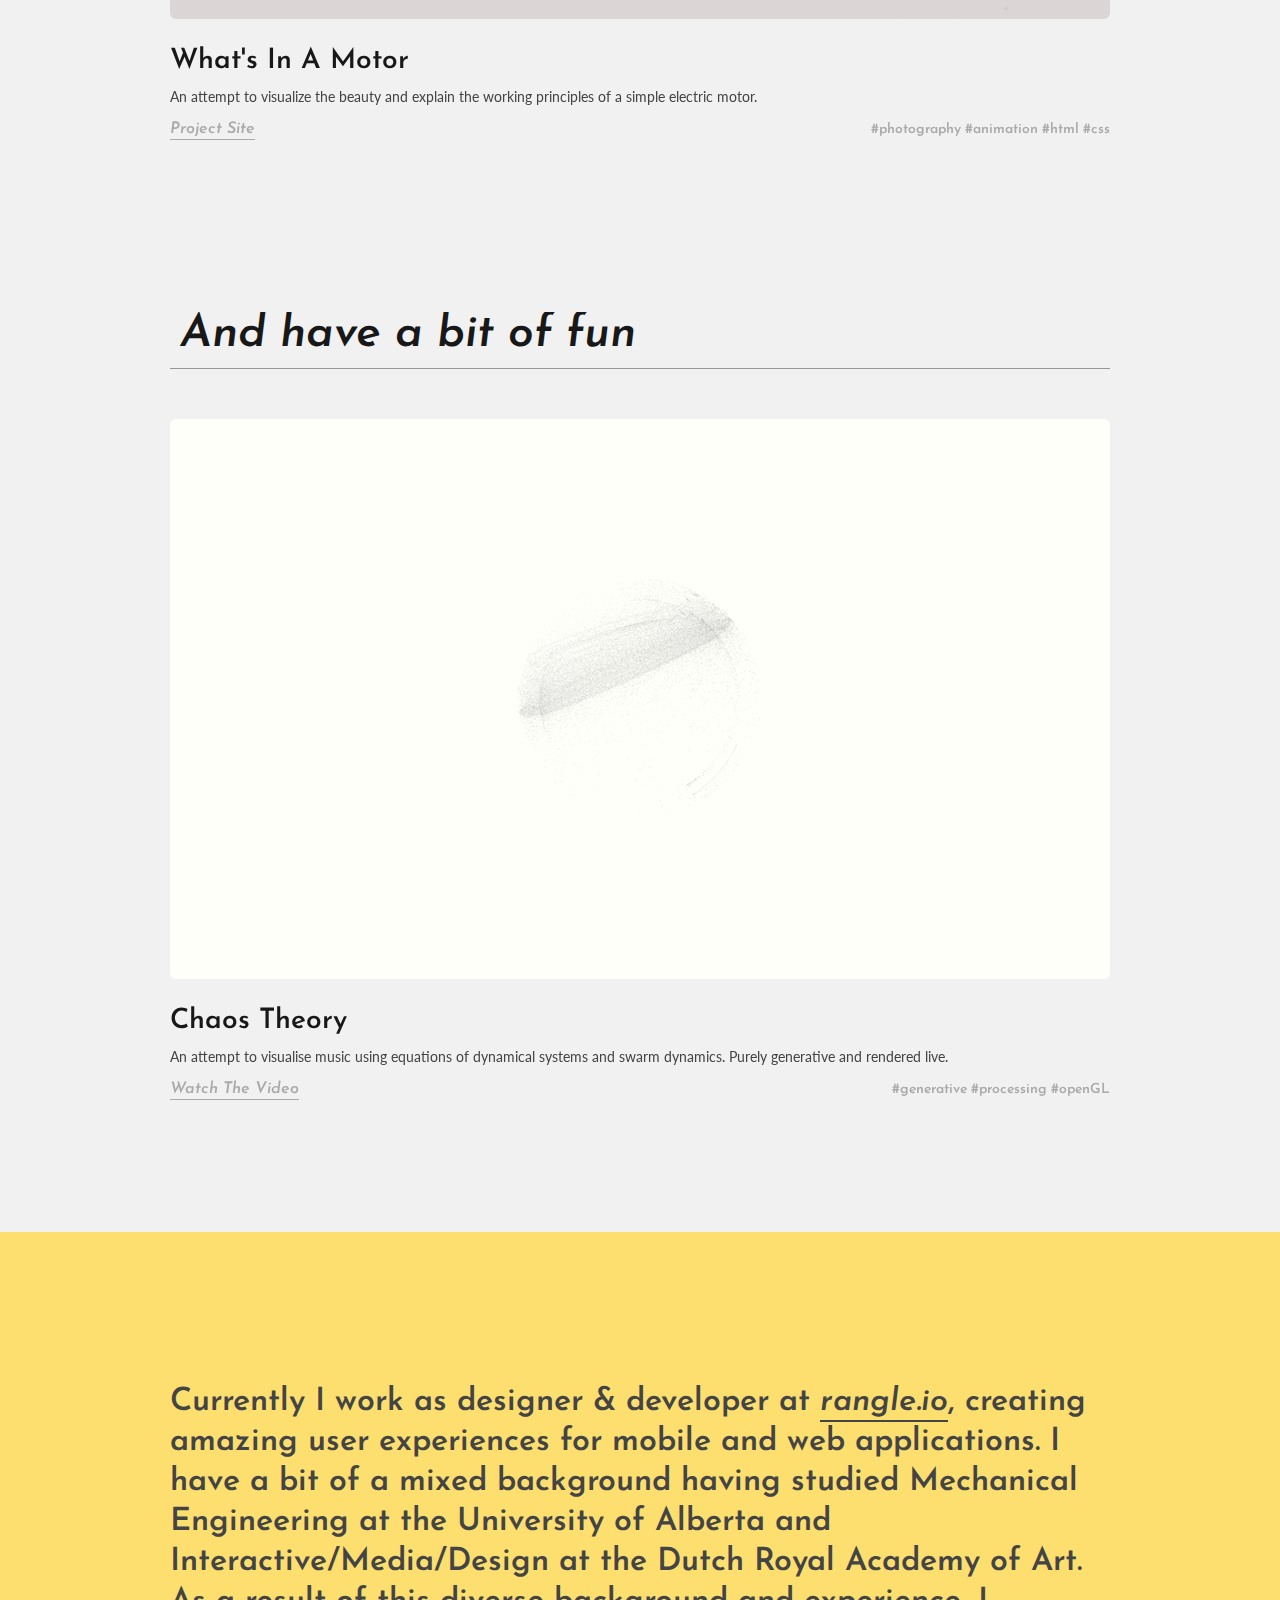
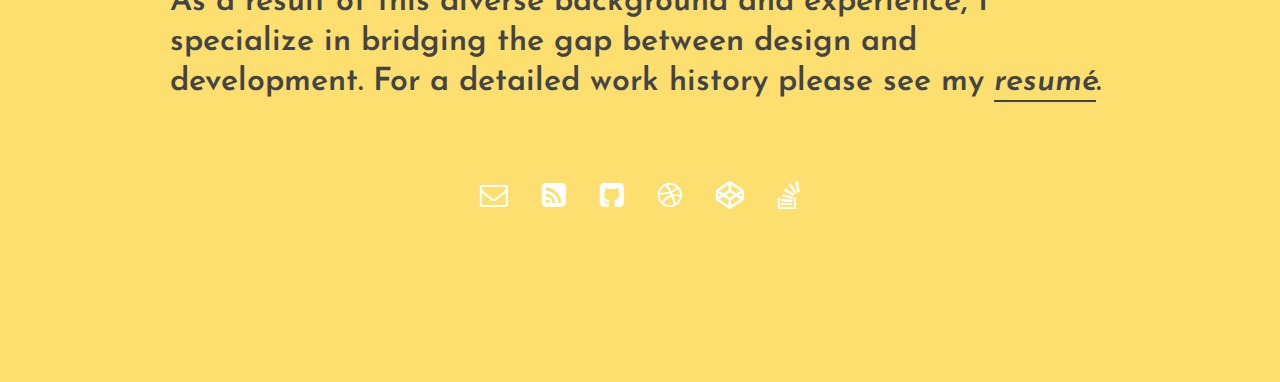
==== commit 97b4ff96: "updated fontawesome, added codepen link and some more meta" ====
--- a/index.html
+++ b/index.html
@@ -5,9 +5,13 @@
   ================================================== -->
 	<meta charset="utf-8">
 	<title>Varun Vachhar</title>
-	<meta name="description" content="Hello! I'm Varun Vachhar, a creative technologist.">
+	<meta name="description" content="Hello! I'm Varun Vachhar, a creative technologist based in Toronto.">
 	<meta name="author" content="Varun Vachhar">
-	<meta name="keywords" content="varun, Varun, vachhar, Vachhar, creative, technologist, javascript, frontend, front-end, processing, arduino, toronto, canada, design, developer">
+	<meta name="keywords" content="varun, Varun, vachhar, Vachhar, creative, technologist, javascript, frontend, front-end, processing, arduino, toronto, canada, design, developer, angularjs, angular, webgl, canvas">
+	<meta content="Hello! I'm Varun Vachhar, a creative technologist based in Toronto." name="description">
+  <meta content="Hello! I'm Varun Vachhar, a creative technologist based in Toronto." name="og:description">
+  <meta content="creative technologist based in Toronto." name="og:title">
+  <meta content="lambdafunction.ca" name="og:site_name">
 
 	<!-- Mobile Specific Metas
   ================================================== -->
@@ -55,7 +59,7 @@
 	</div>
 
 	<div class="container">
-		<div class="sixteen columns add-bottom hero" id="prgm"> 
+		<div class="sixteen columns add-bottom hero" id="prgm">
 			<div class="swipe-wrap small-bottom">
 				<div class="slide">
 					<img src="prgm/whatsYourNews.png">
@@ -110,7 +114,7 @@
 				<div class="arrows">
 					<i id="prgm-left" class="arrow left icon-angle-left icon-4x"></i>
 					<i id="prgm-right" class="arrow right icon-angle-right icon-4x"></i>
-				</div> 
+				</div>
 			</div>
 		</div>
 	</div><!-- END CONTAINER -->
@@ -127,7 +131,7 @@
 	</div>
 
 	<div class="container">
-		<div class="sixteen columns add-bottom hero" id="instl"> 
+		<div class="sixteen columns add-bottom hero" id="instl">
 			<div class="swipe-wrap small-bottom">
 				<div class="slide">
 					<img src="instl/homesick.png">
@@ -153,7 +157,7 @@
 				<div class="arrows">
 					<i id="instl-left" class="arrow left icon-angle-left icon-4x"></i>
 					<i id="instl-right" class="arrow right icon-angle-right icon-4x"></i>
-				</div> 
+				</div>
 			</div>
 		</div>
 	</div><!-- END CONTAINER -->
@@ -170,7 +174,7 @@
 	</div>
 
 	<div class="container">
-		<div class="sixteen columns add-bottom hero" id="design"> 
+		<div class="sixteen columns add-bottom hero" id="design">
 			<div class="swipe-wrap small-bottom">
 				<div class="slide">
 					<img src="design/whatsInAMotor.png">
@@ -201,7 +205,7 @@
 				<div class="arrows">
 					<i id="design-left" class="arrow left icon-angle-left icon-4x"></i>
 					<i id="design-right" class="arrow right icon-angle-right icon-4x"></i>
-				</div> 
+				</div>
 			</div>
 		</div>
 	</div><!-- END CONTAINER -->
@@ -219,7 +223,7 @@
 	</div>
 
 	<div class="container">
-		<div class="sixteen columns add-bottom hero" id="fun"> 
+		<div class="sixteen columns add-bottom hero" id="fun">
 			<div class="swipe-wrap small-bottom">
 				<div class="slide">
 					<img src="fun/chaosTheory.png">
@@ -262,7 +266,7 @@
 				<div class="arrows">
 					<i id="fun-left" class="arrow left icon-angle-left icon-4x"></i>
 					<i id="fun-right" class="arrow right icon-angle-right icon-4x"></i>
-				</div> 
+				</div>
 			</div>
 		</div>
 	</div><!-- END CONTAINER -->
@@ -277,19 +281,22 @@
 				<p class="lead">Currently I work as designer &amp; developer at <a href="http://rangle.io/">rangle.io</a>, creating amazing user experiences for mobile and web applications. I have a bit of a mixed background having studied Mechanical Engineering at the University of Alberta and Interactive/Media/Design at the Dutch Royal Academy of Art. As a result of this diverse background and experience, I specialize in bridging the gap between design and development. For a detailed work history please see my <a target="_blank" href="resume_varun_vachhar.pdf">resum&eacute;</a>.</p>
 				<p class="social">
 					<a itemprop="contact" href="mailto:varun@winkervsbecks.com">
-						<i class="icon-envelope-alt icon-2x"></i>
+						<i class="fa fa-envelope-o fa-2x"></i>
+					</a>
+					<a target="_blank" href="http://varun.ca">
+						<i class="fa fa-rss-square fa-2x"></i>
 					</a>
 					<a itemprop="url" target="_blank" href="https://github.com/winkerVSbecks">
-						<i class="icon-github-sign icon-2x"></i>
+						<i class="fa fa-github-square fa-2x"></i>
 					</a>
 					<a itemprop="url" target="_blank" href="http://dribbble.com/winkerVSbecks">
-						<i class="icon-dribbble icon-2x"></i>
+						<i class="fa fa-dribbble fa-2x"></i>
+					</a>
+					<a itemprop="url" target="_blank" href="http://codepen.io/winkerVSbecks">
+						<i class="fa fa-codepen fa-2x"></i>
 					</a>
 					<a itemprop="url" target="_blank" href="http://stackoverflow.com/users/1365008/winkervsbecks">
-						<i class="icon-stackexchange icon-2x"></i>
-					</a>
-					<a target="_blank" href="http://winkervsbecks.com">
-						<i class="icon-bullseye icon-2x"></i>
+						<i class="fa fa-stack-overflow fa-2x"></i>
 					</a>
 				</p>
 			</div>
@@ -313,8 +320,8 @@
     });
 
   	// Programming Section Slider
-  	$('#prgm img').on('dragstart', function(event) { 
-  		event.preventDefault(); 
+  	$('#prgm img').on('dragstart', function(event) {
+  		event.preventDefault();
   	});
   	var elem = document.getElementById('prgm');
 		prgmSwipe = Swipe(elem, {
@@ -332,8 +339,8 @@
 		});
 
 		// Installation Section Slider
-  	$('#instl img').on('dragstart', function(event) { 
-  		event.preventDefault(); 
+  	$('#instl img').on('dragstart', function(event) {
+  		event.preventDefault();
   	});
   	var elem = document.getElementById('instl');
 		instlSwipe = Swipe(elem, {
@@ -351,8 +358,8 @@
 		});
 
 		// Design Section Slider
-  	$('#design img').on('dragstart', function(event) { 
-  		event.preventDefault(); 
+  	$('#design img').on('dragstart', function(event) {
+  		event.preventDefault();
   	});
   	var elem = document.getElementById('design');
 		designSwipe = Swipe(elem, {
@@ -370,8 +377,8 @@
 		});
 
 		// Fun Section Slider
-  	$('#fun img').on('dragstart', function(event) { 
-  		event.preventDefault(); 
+  	$('#fun img').on('dragstart', function(event) {
+  		event.preventDefault();
   	});
   	var elem = document.getElementById('fun');
 		funSwipe = Swipe(elem, {
@@ -394,7 +401,7 @@
 	    if (elementClicked.substring(0, 1) === "#") {
 		    var destination = $(elementClicked).offset().top;
 		    $("html:not(:animated),body:not(:animated)").animate(
-		    	{ 
+		    	{
 		    		scrollTop: destination-15
 		    	}, 500 );
 		    return false;
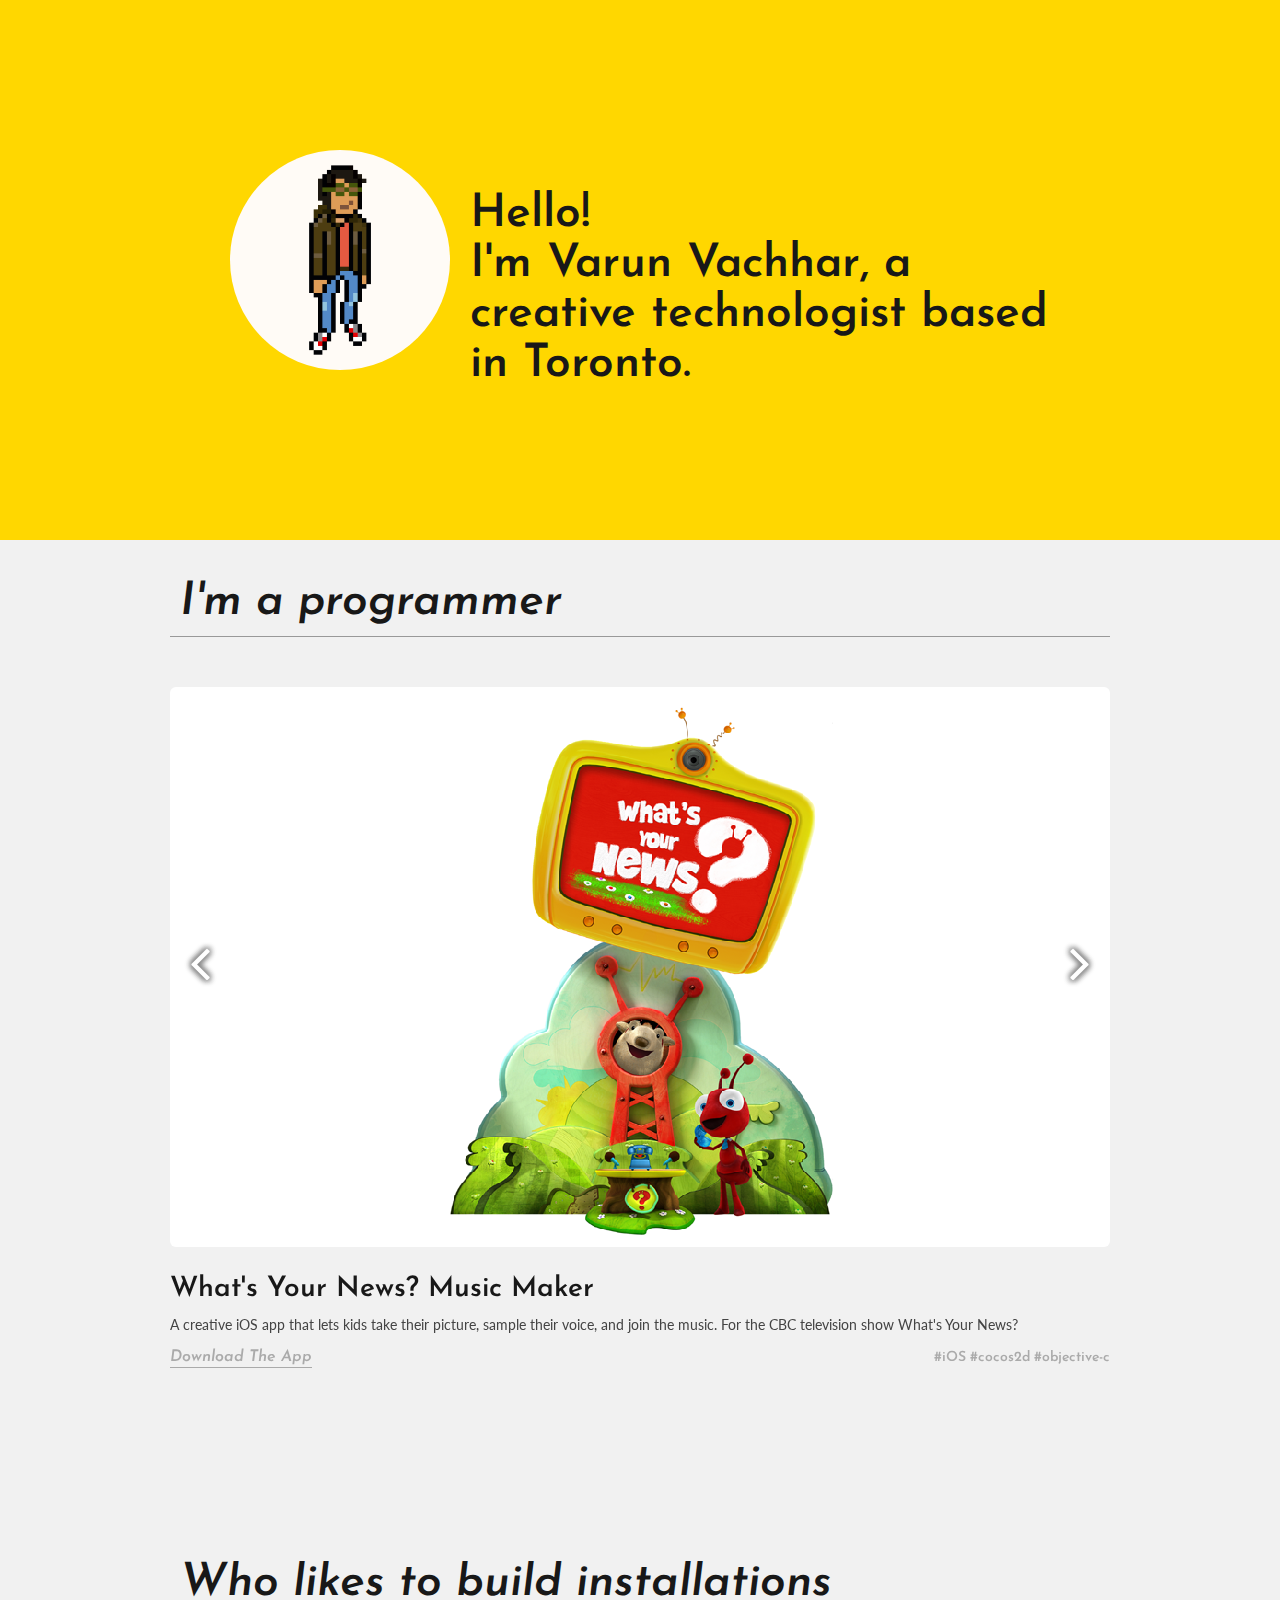
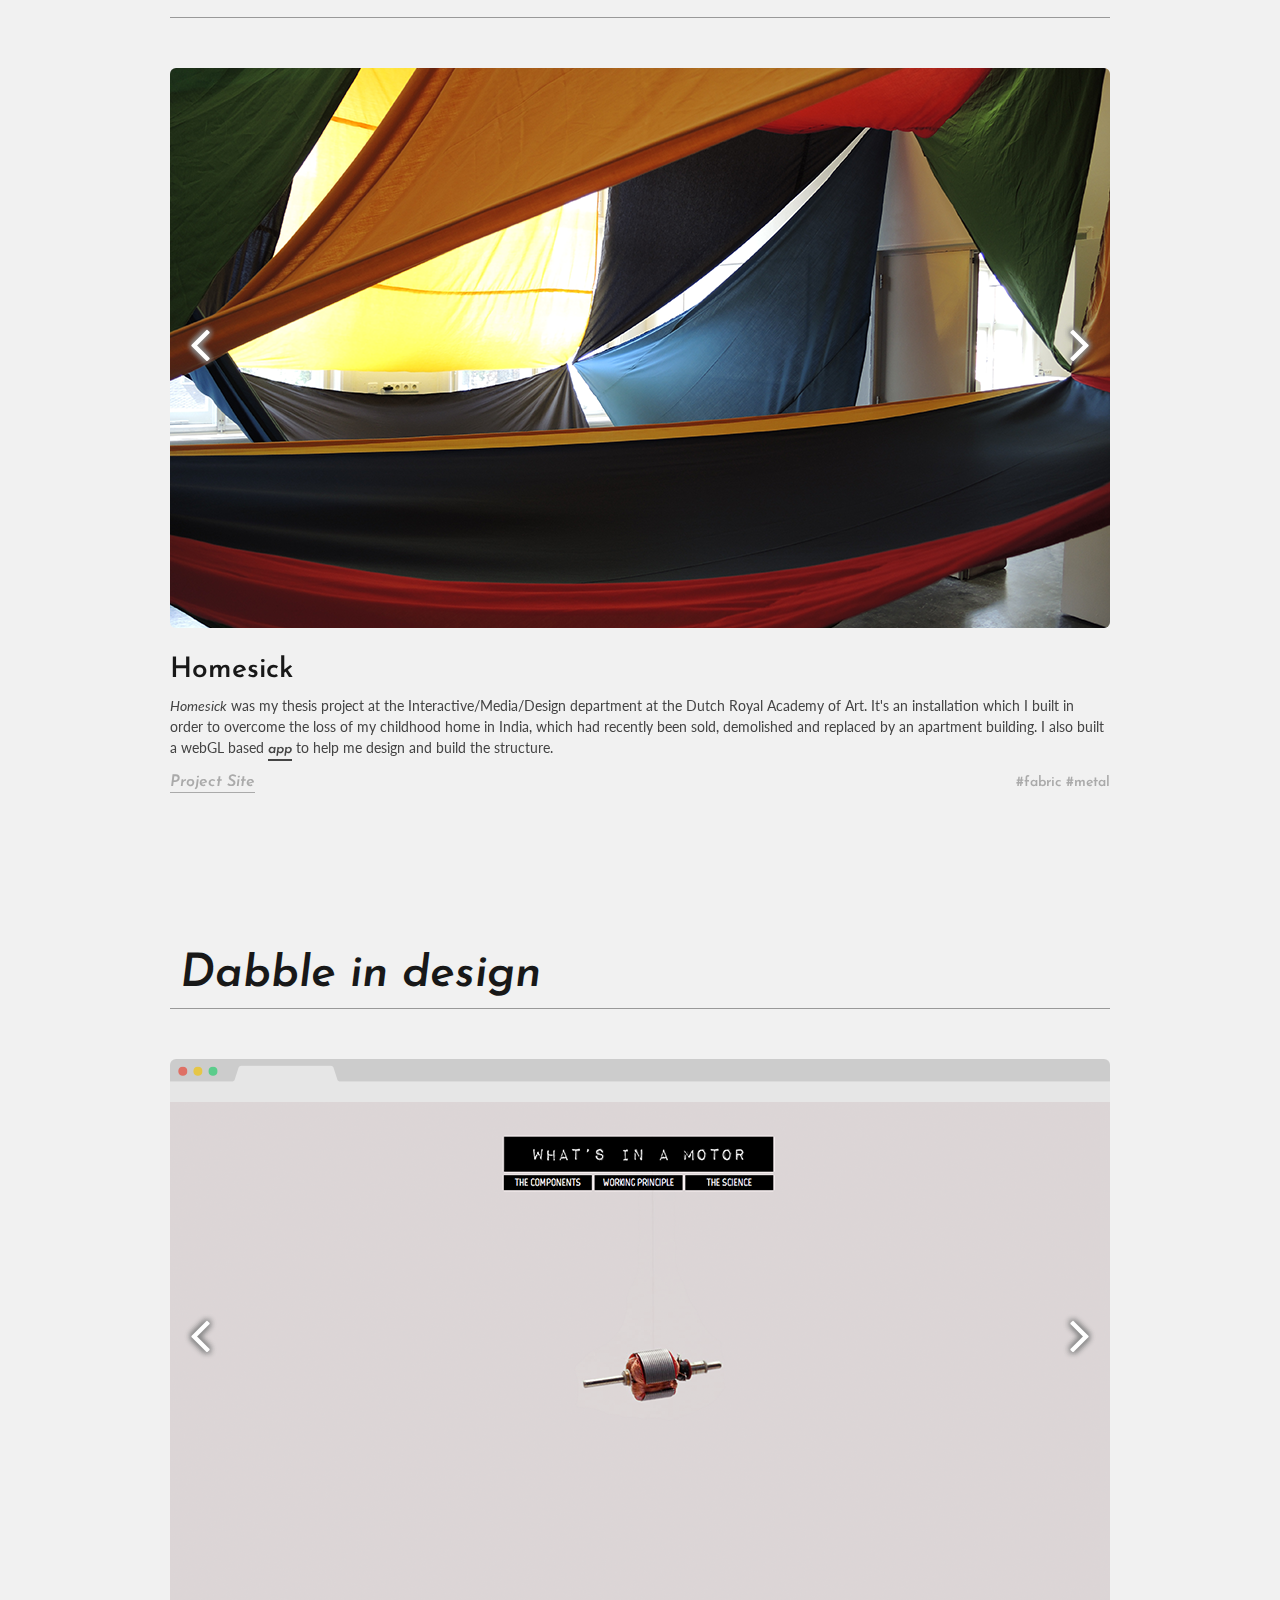
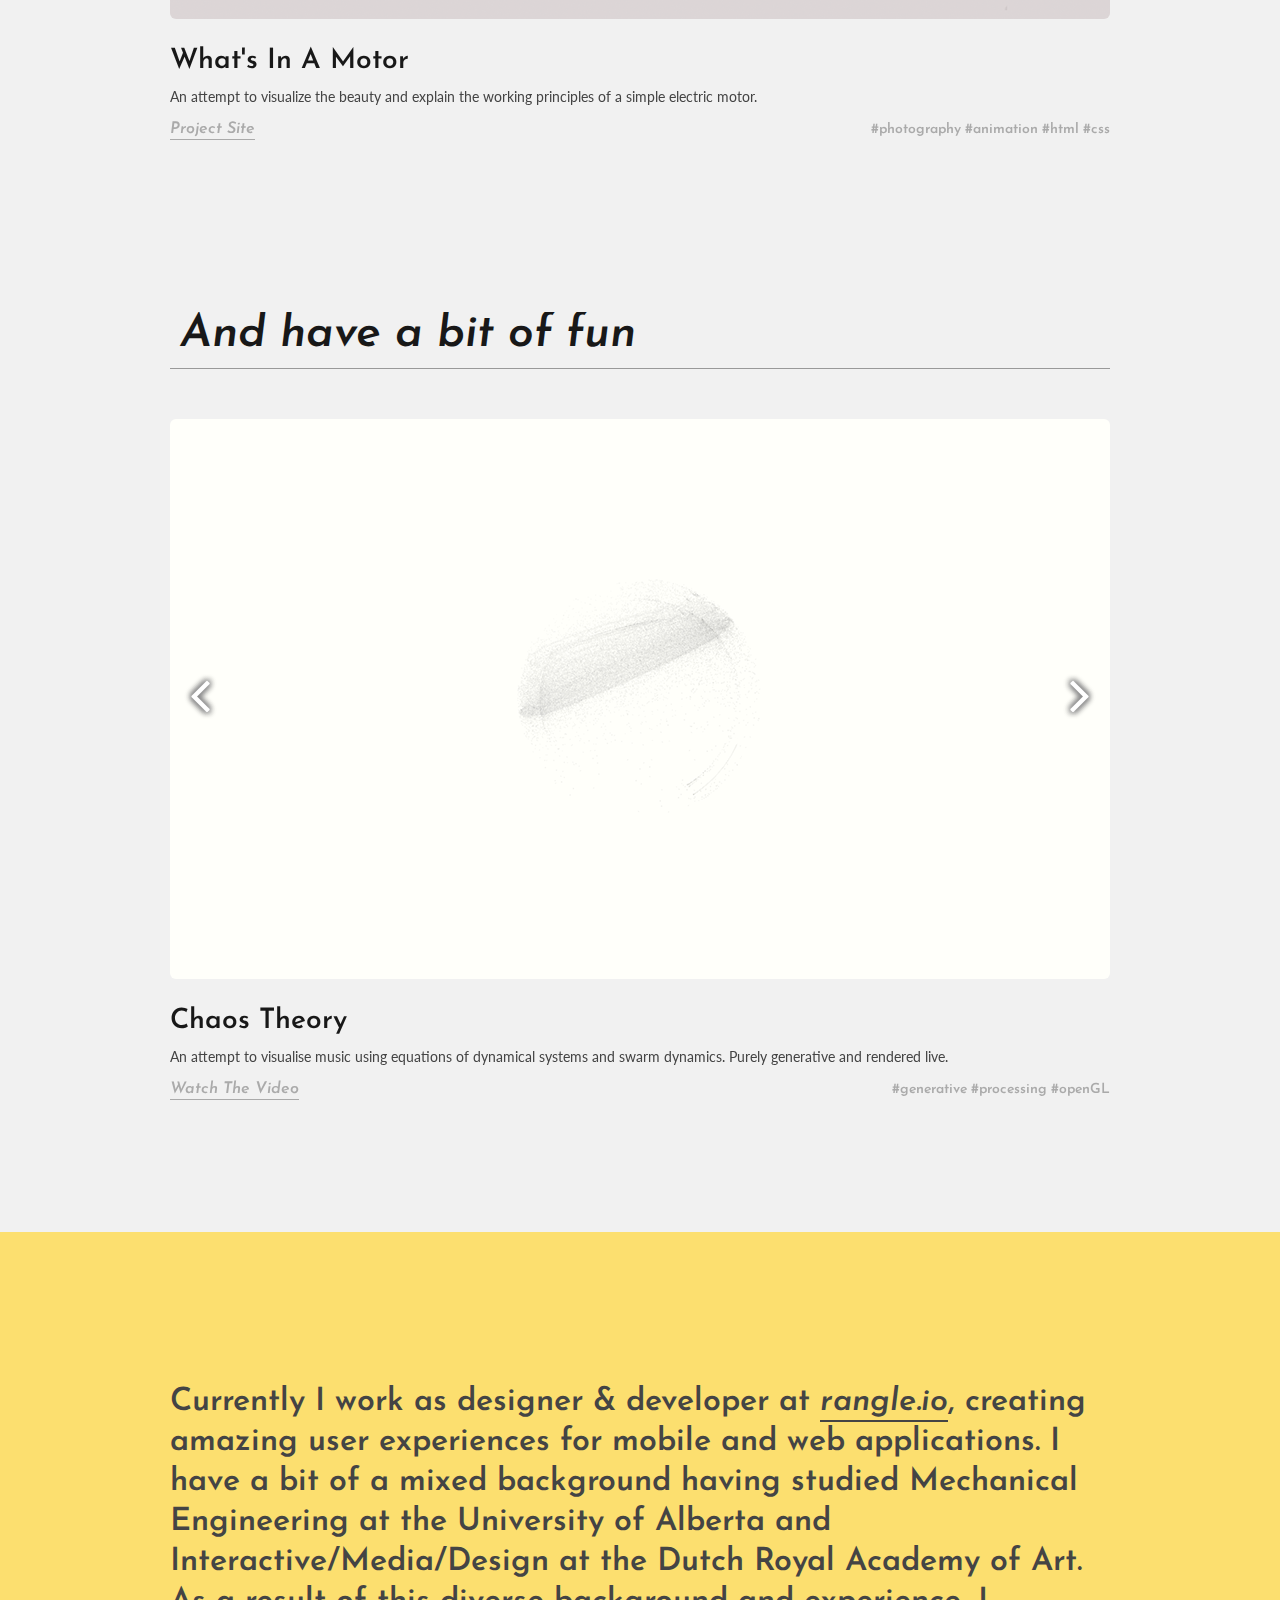
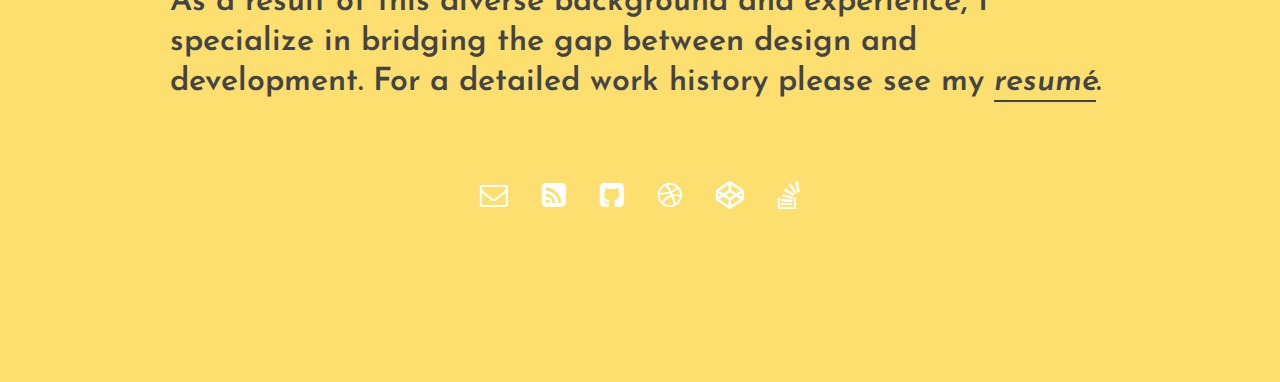
==== commit 31d21aec: "arrow buttons updated to use new fa" ====
--- a/index.html
+++ b/index.html
@@ -112,8 +112,8 @@
 			</div>
 			<div id="controls">
 				<div class="arrows">
-					<i id="prgm-left" class="arrow left icon-angle-left icon-4x"></i>
-					<i id="prgm-right" class="arrow right icon-angle-right icon-4x"></i>
+					<i id="prgm-left" class="arrow left fa fa-angle-left fa-4x"></i>
+					<i id="prgm-right" class="arrow right fa fa-angle-right fa-4x"></i>
 				</div>
 			</div>
 		</div>
@@ -155,8 +155,8 @@
 			</div>
 			<div id="controls">
 				<div class="arrows">
-					<i id="instl-left" class="arrow left icon-angle-left icon-4x"></i>
-					<i id="instl-right" class="arrow right icon-angle-right icon-4x"></i>
+					<i id="instl-left" class="arrow left fa fa-angle-left fa-4x"></i>
+					<i id="instl-right" class="arrow right fa fa-angle-right fa-4x"></i>
 				</div>
 			</div>
 		</div>
@@ -203,8 +203,8 @@
 			</div>
 			<div id="controls">
 				<div class="arrows">
-					<i id="design-left" class="arrow left icon-angle-left icon-4x"></i>
-					<i id="design-right" class="arrow right icon-angle-right icon-4x"></i>
+					<i id="design-left" class="arrow left fa fa-angle-left fa-4x"></i>
+					<i id="design-right" class="arrow right fa fa-angle-right fa-4x"></i>
 				</div>
 			</div>
 		</div>
@@ -264,8 +264,8 @@
 			</div>
 			<div id="controls">
 				<div class="arrows">
-					<i id="fun-left" class="arrow left icon-angle-left icon-4x"></i>
-					<i id="fun-right" class="arrow right icon-angle-right icon-4x"></i>
+					<i id="fun-left" class="arrow left fa fa-angle-left fa-4x"></i>
+					<i id="fun-right" class="arrow right fa fa-angle-right fa-4x"></i>
 				</div>
 			</div>
 		</div>
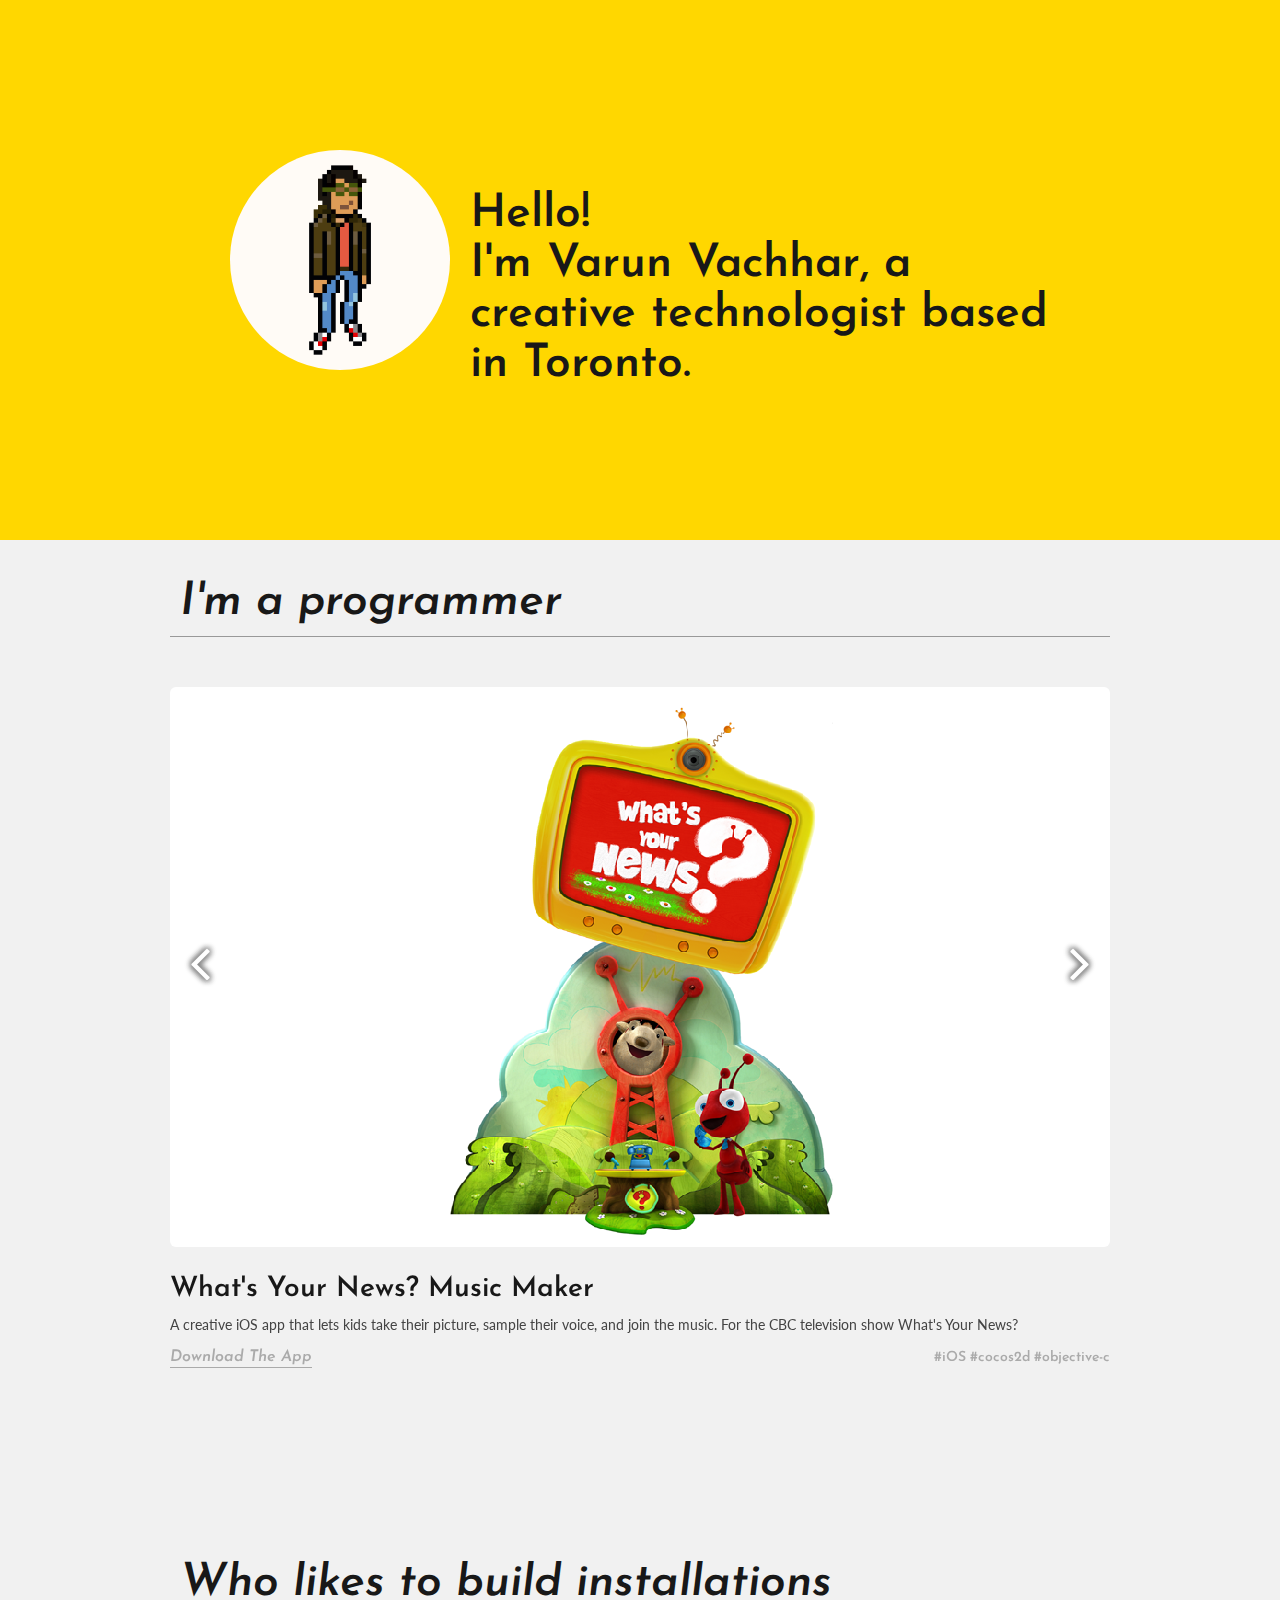
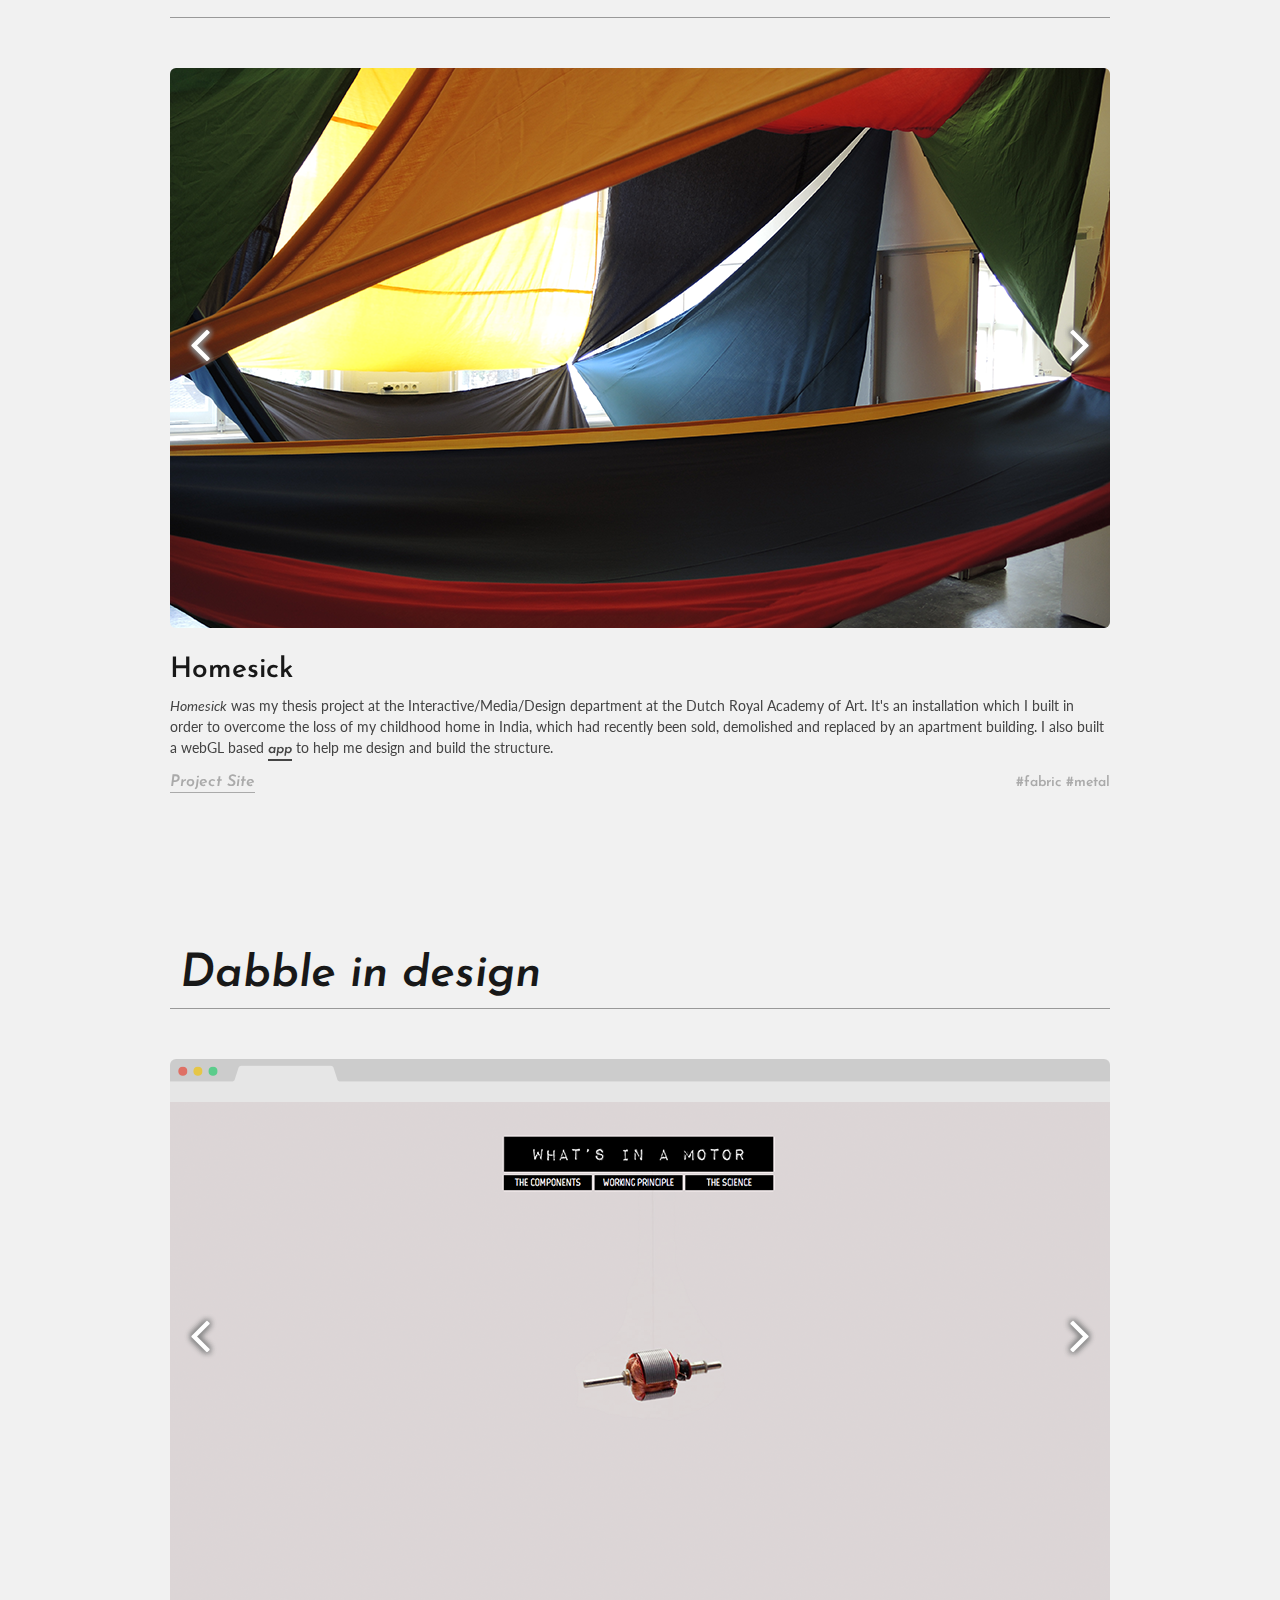
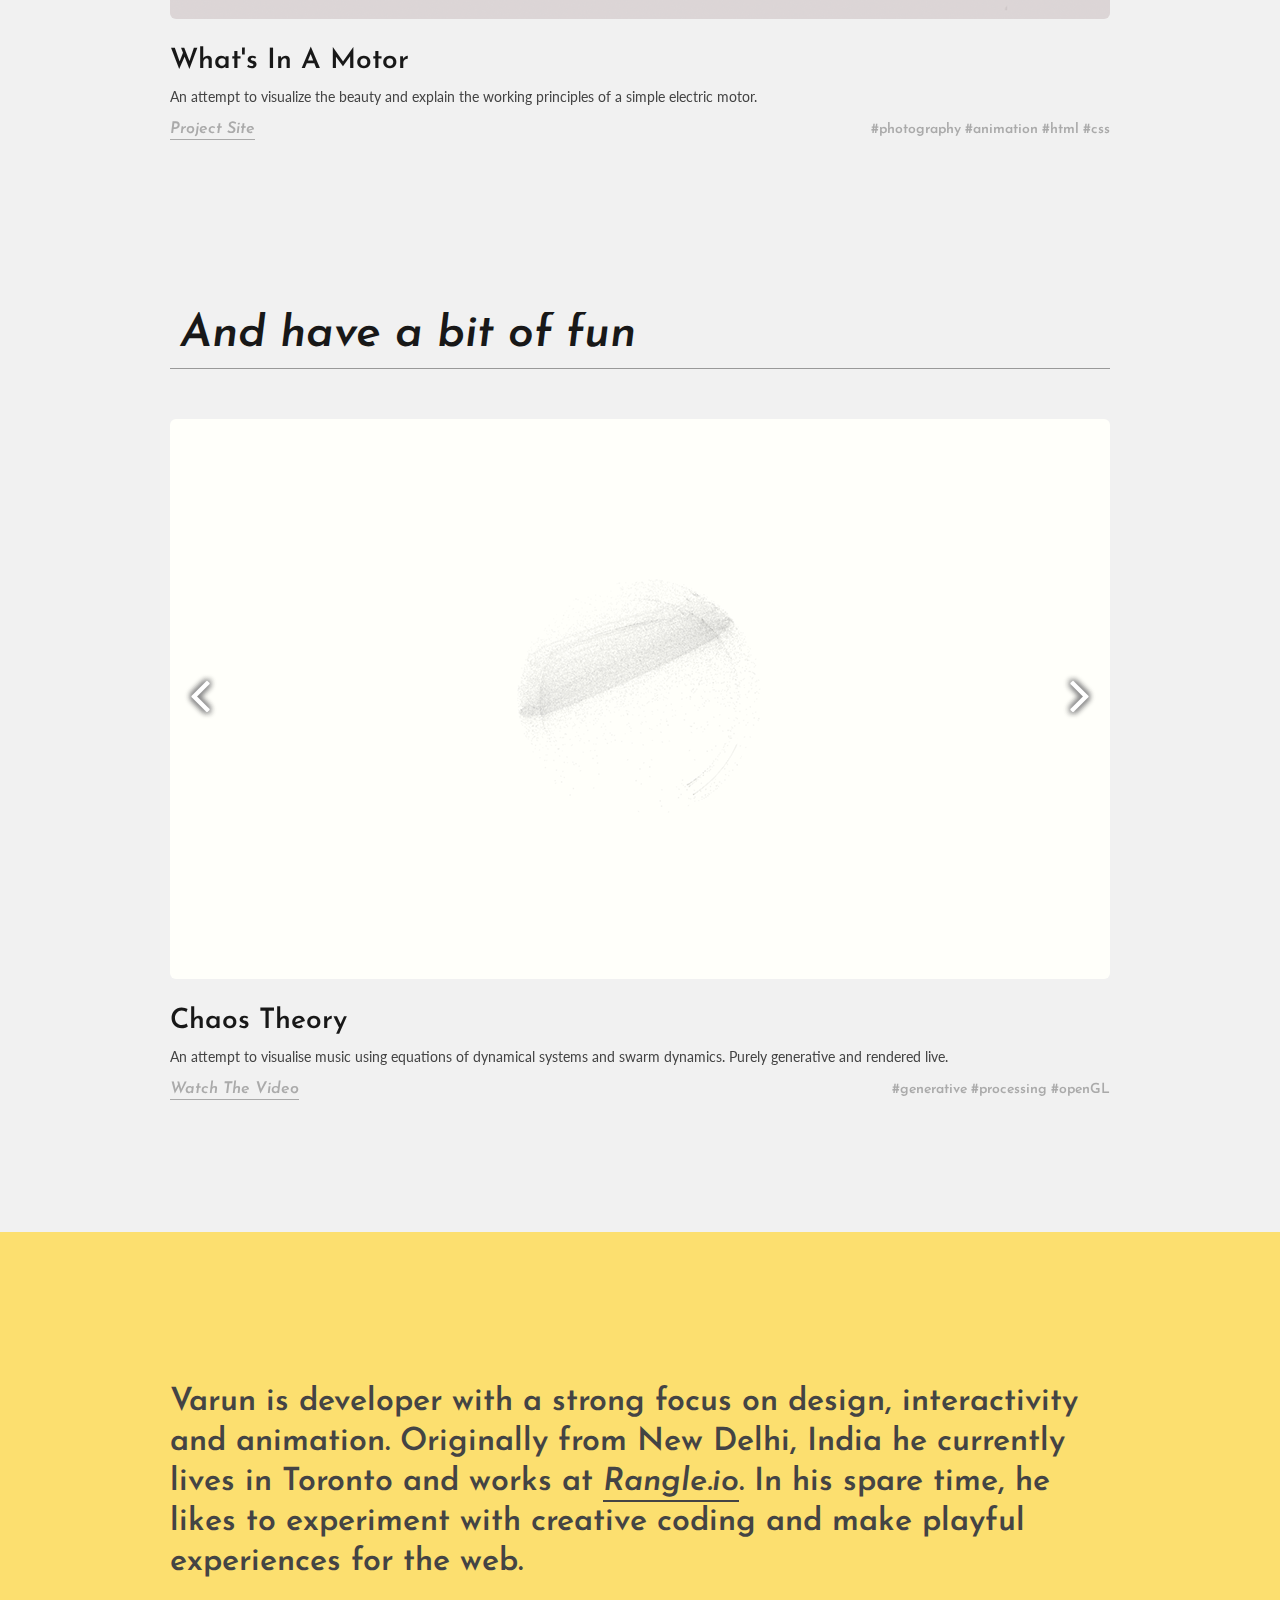
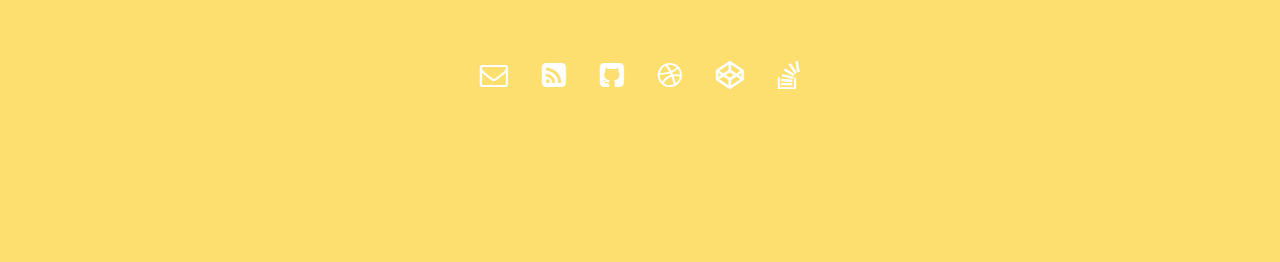
==== commit e65a861a: "📚" ====
--- a/index.html
+++ b/index.html
@@ -17,6 +17,25 @@
   ================================================== -->
 	<meta name="viewport" content="width=device-width, initial-scale=1, maximum-scale=1">
 
+	<!-- Graph Data
+  ================================================== -->
+	<!-- Schema.org markup for Google+ -->
+  <meta itemprop="name" content="Varun Vachhar">
+  <meta itemprop="description" content="A creative technologist based in Toronto">
+  <meta itemprop="image" content="http://lambdafunction.ca/img/pixelMe.png">
+  <!-- Twitter Card data -->
+  <meta name="twitter:card" content="summary">
+  <meta name="twitter:site" content="@winkerVSbecks">
+  <meta name="twitter:title" content="A creative technologist based in Toronto">
+  <meta name="twitter:description" content="Varun Vachhar">
+  <meta name="twitter:image:src" content="http://lambdafunction.ca/img/pixelMe.png">
+  <!-- Open Graph data -->
+  <meta property="og:title" content="Varun Vachhar" />
+  <meta property="og:type" content="article" />
+  <meta property="og:url" content="http://lambdafunction.ca" />
+  <meta property="og:image" content="http://lambdafunction.ca/img/pixelMe.png" />
+  <meta property="og:description" content="A creative technologist based in Toronto" />
+
 	<!-- CSS
   ================================================== -->
 	<link rel="stylesheet" href="css/styles.css">
@@ -278,7 +297,7 @@
 	<section id="lightYellow">
 		<div class="container">
 			<div class="sixteen columns remove-bottom">
-				<p class="lead">Currently I work as designer &amp; developer at <a href="http://rangle.io/">rangle.io</a>, creating amazing user experiences for mobile and web applications. I have a bit of a mixed background having studied Mechanical Engineering at the University of Alberta and Interactive/Media/Design at the Dutch Royal Academy of Art. As a result of this diverse background and experience, I specialize in bridging the gap between design and development. For a detailed work history please see my <a target="_blank" href="resume_varun_vachhar.pdf">resum&eacute;</a>.</p>
+				<p class="lead">Varun is developer with a strong focus on design, interactivity and animation. Originally from New Delhi, India he currently lives in Toronto and works at <a href="http://rangle.io">Rangle.io</a>. In his spare time, he likes to experiment with creative coding and make playful experiences for the web.</p>
 				<p class="social">
 					<a itemprop="contact" href="mailto:varun@winkervsbecks.com">
 						<i class="fa fa-envelope-o fa-2x"></i>
@@ -423,4 +442,4 @@
   })();
 </script>
 </body>
-</html>+</html>
--- a/css/styles.css
+++ b/css/styles.css
@@ -1,5 +1,5 @@
 @import url(http://fonts.googleapis.com/css?family=Lato:400,700,900,100italic,300italic,400italic,700italic,900italic|Josefin+Sans:400,600,700,400italic,600italic,700italic);
-@import url('/css/font-awesome.min.css');
-@import url('base.css'); 
+@import url('font-awesome.min.css');
+@import url('base.css');
 @import url('skeleton.css');
 @import url('layout.css');
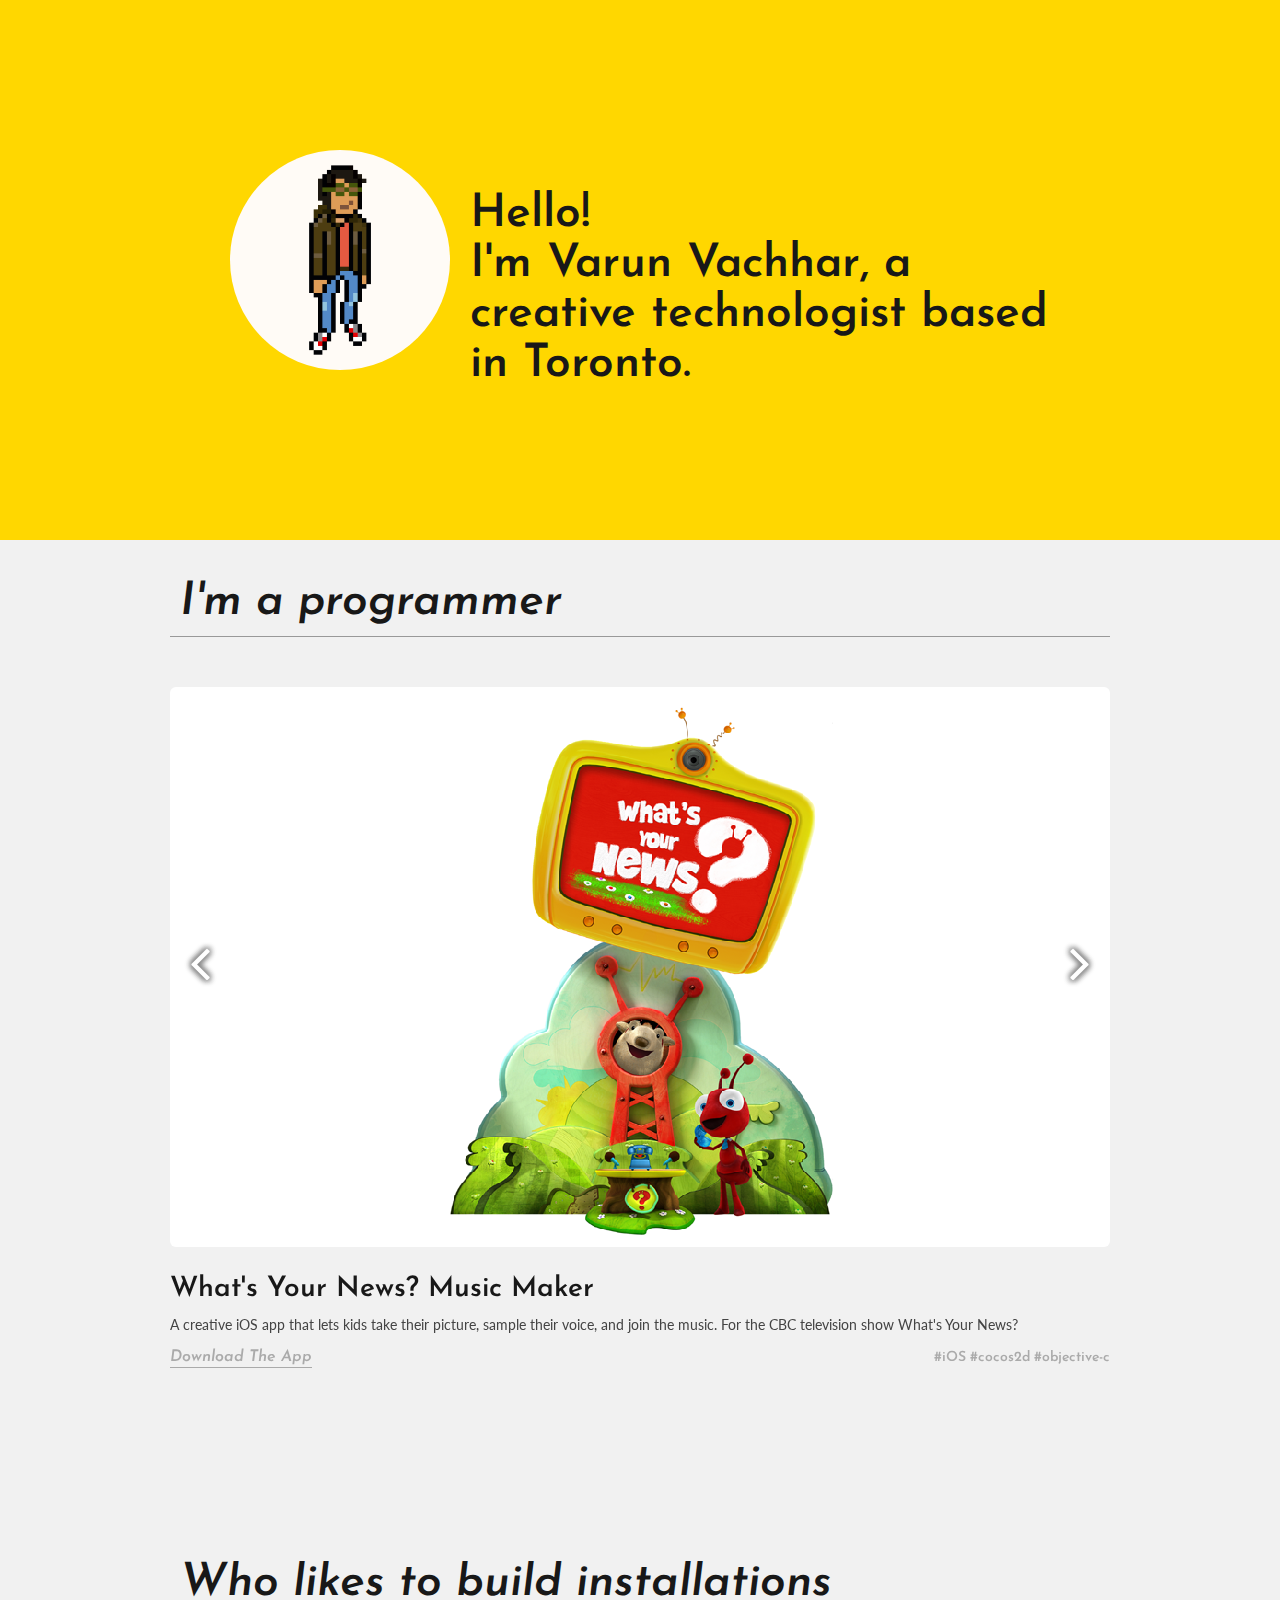
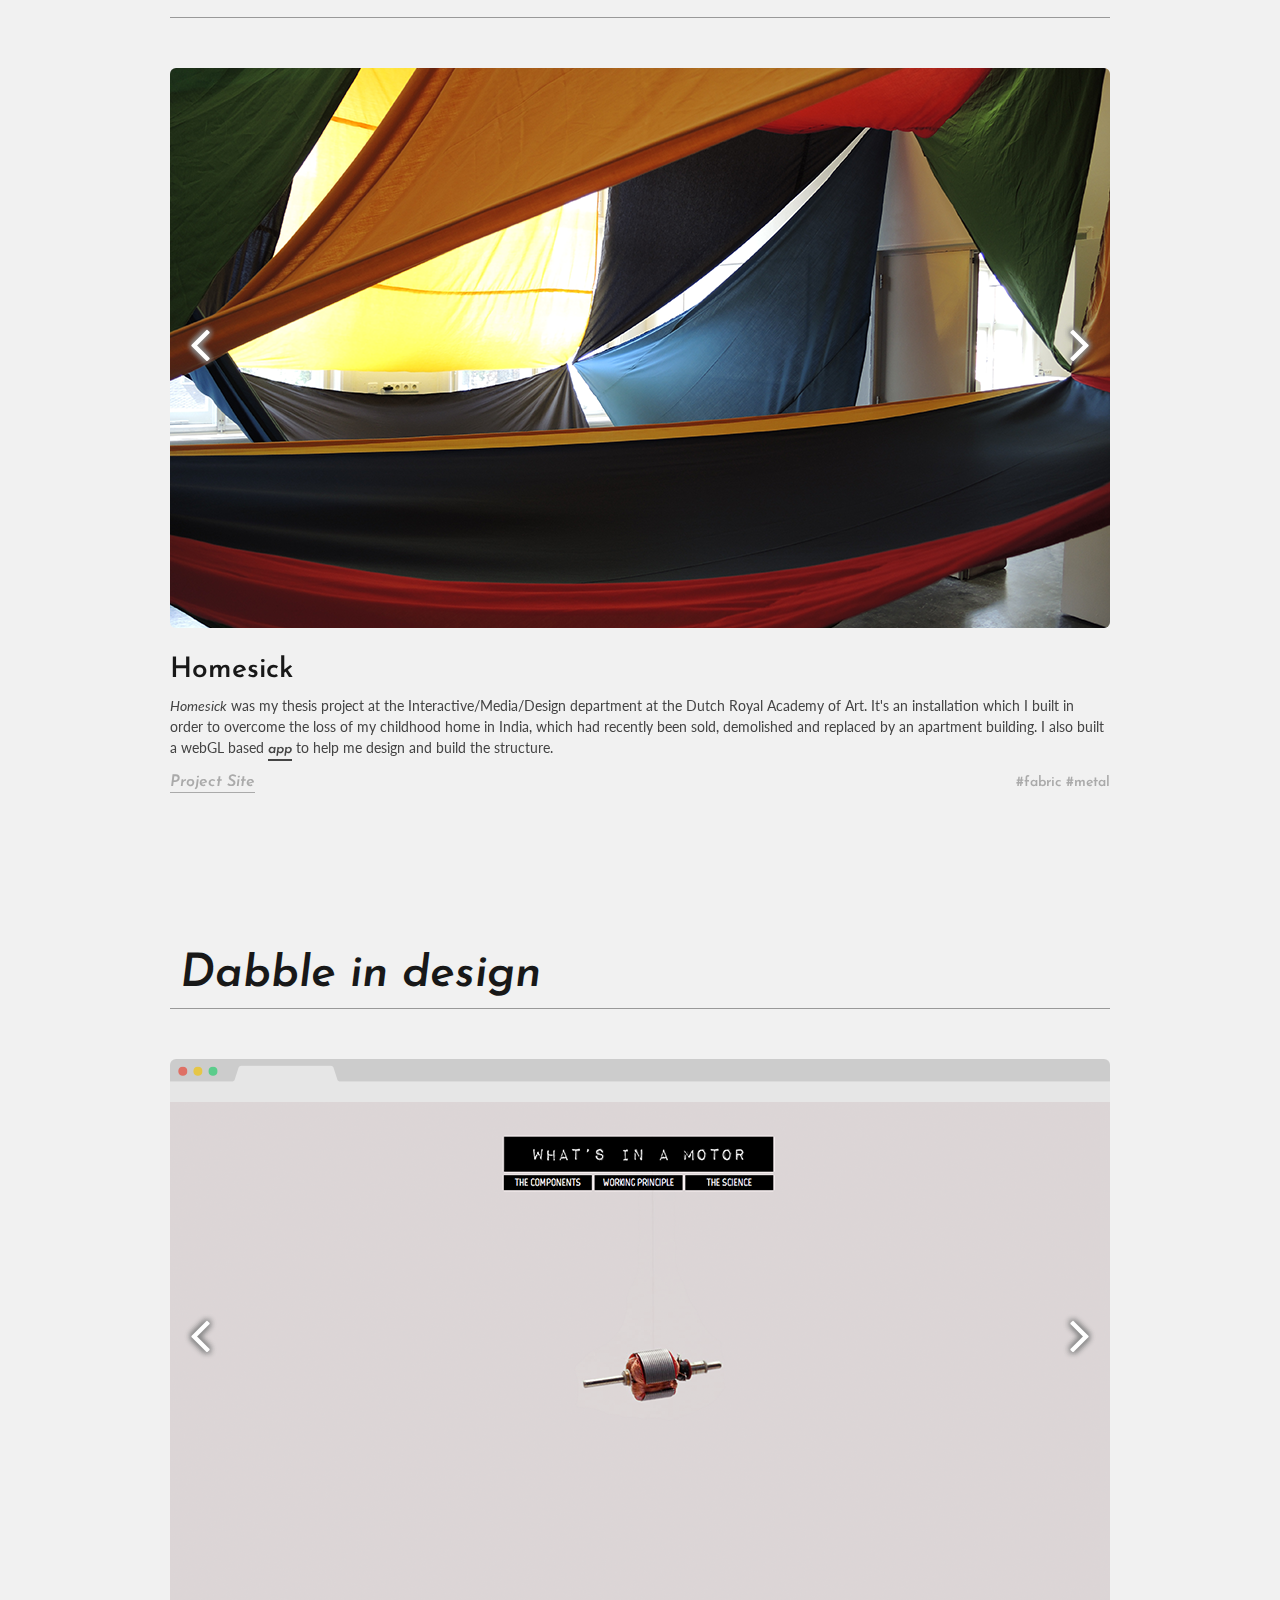
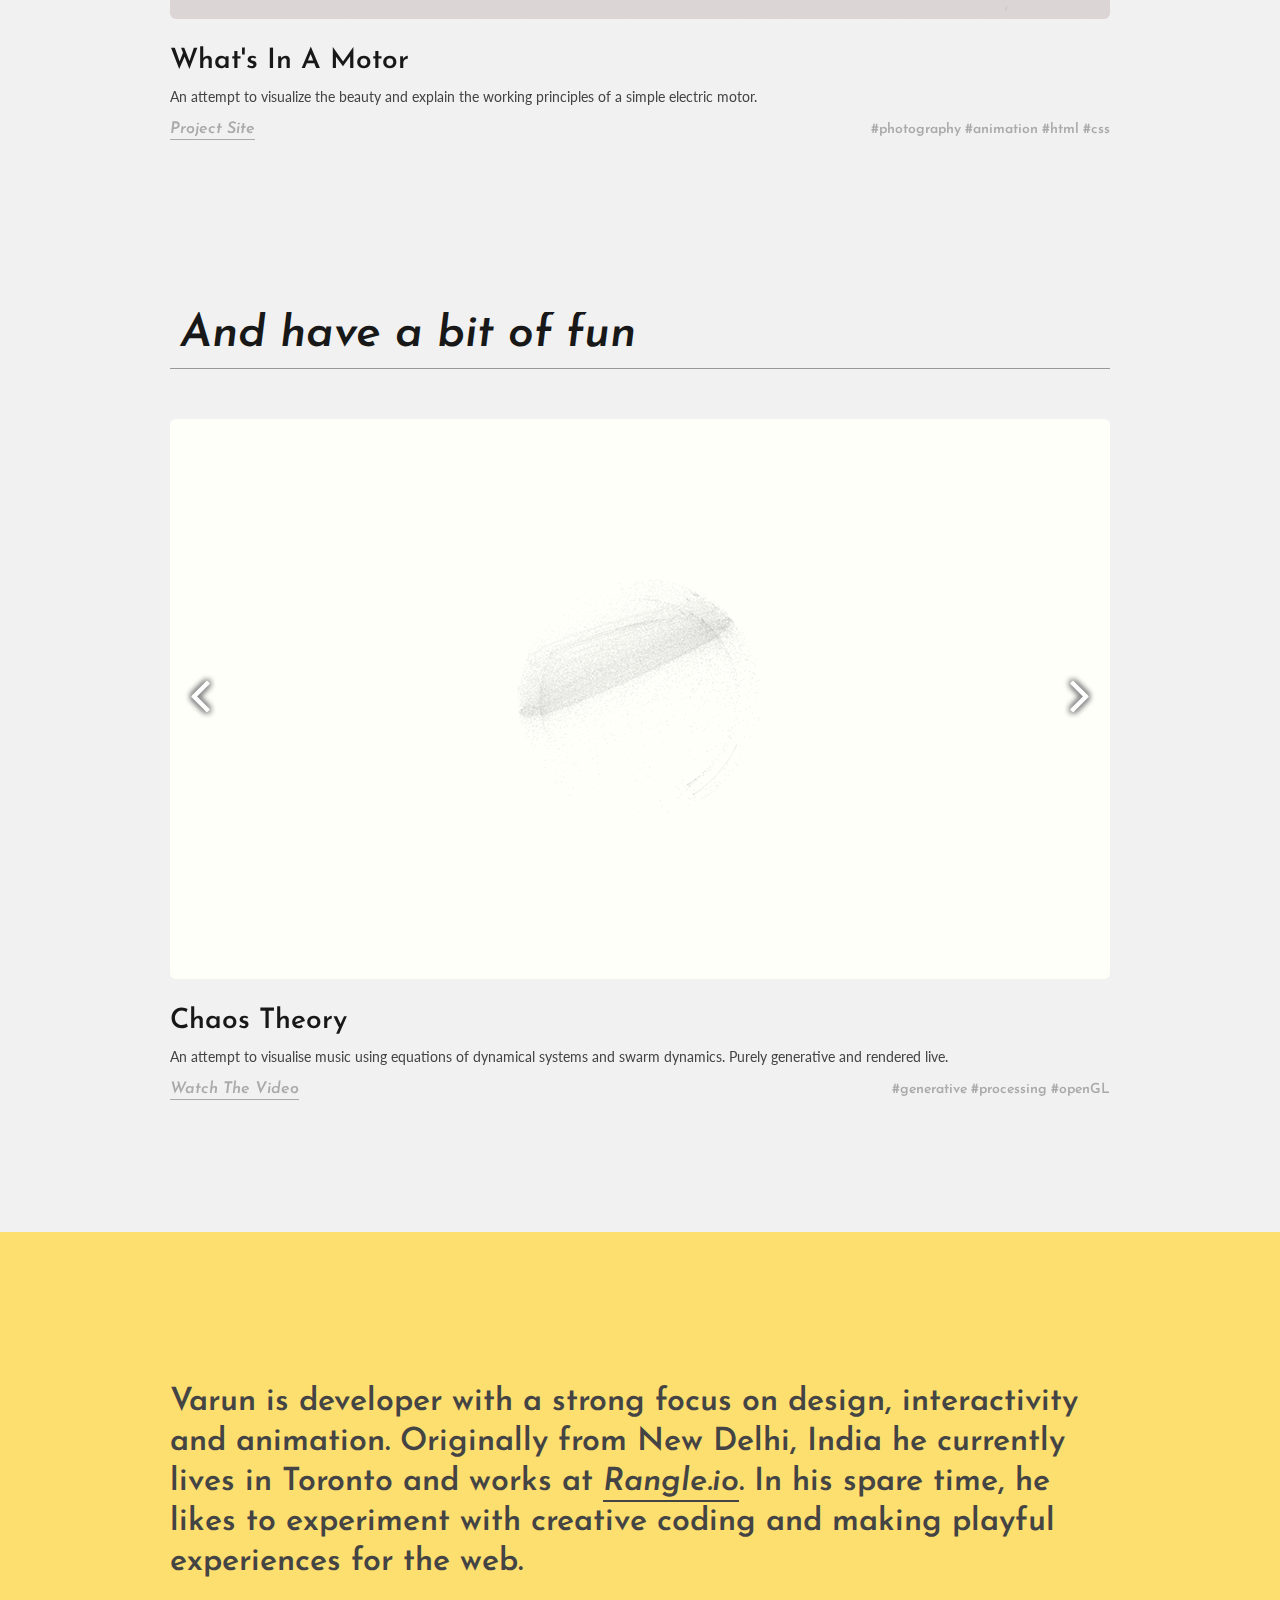
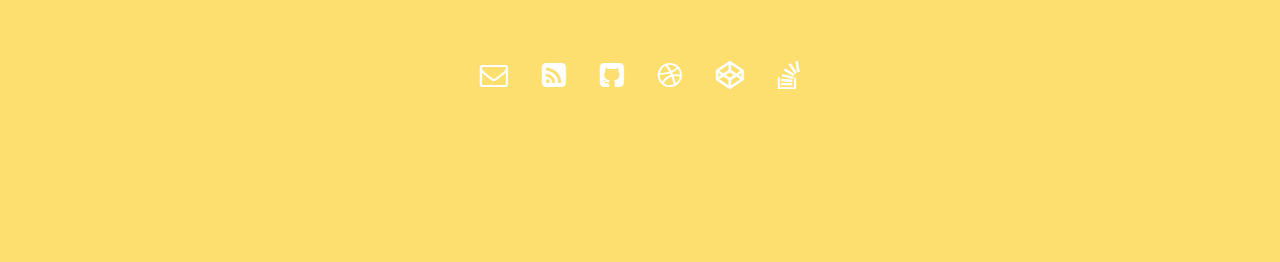
==== commit 557cd7c3: "📚" ====
--- a/index.html
+++ b/index.html
@@ -297,7 +297,7 @@
 	<section id="lightYellow">
 		<div class="container">
 			<div class="sixteen columns remove-bottom">
-				<p class="lead">Varun is developer with a strong focus on design, interactivity and animation. Originally from New Delhi, India he currently lives in Toronto and works at <a href="http://rangle.io">Rangle.io</a>. In his spare time, he likes to experiment with creative coding and make playful experiences for the web.</p>
+				<p class="lead">Varun is developer with a strong focus on design, interactivity and animation. Originally from New Delhi, India he currently lives in Toronto and works at <a href="http://rangle.io">Rangle.io</a>. In his spare time, he likes to experiment with creative coding and making playful experiences for the web.</p>
 				<p class="social">
 					<a itemprop="contact" href="mailto:varun@winkervsbecks.com">
 						<i class="fa fa-envelope-o fa-2x"></i>
